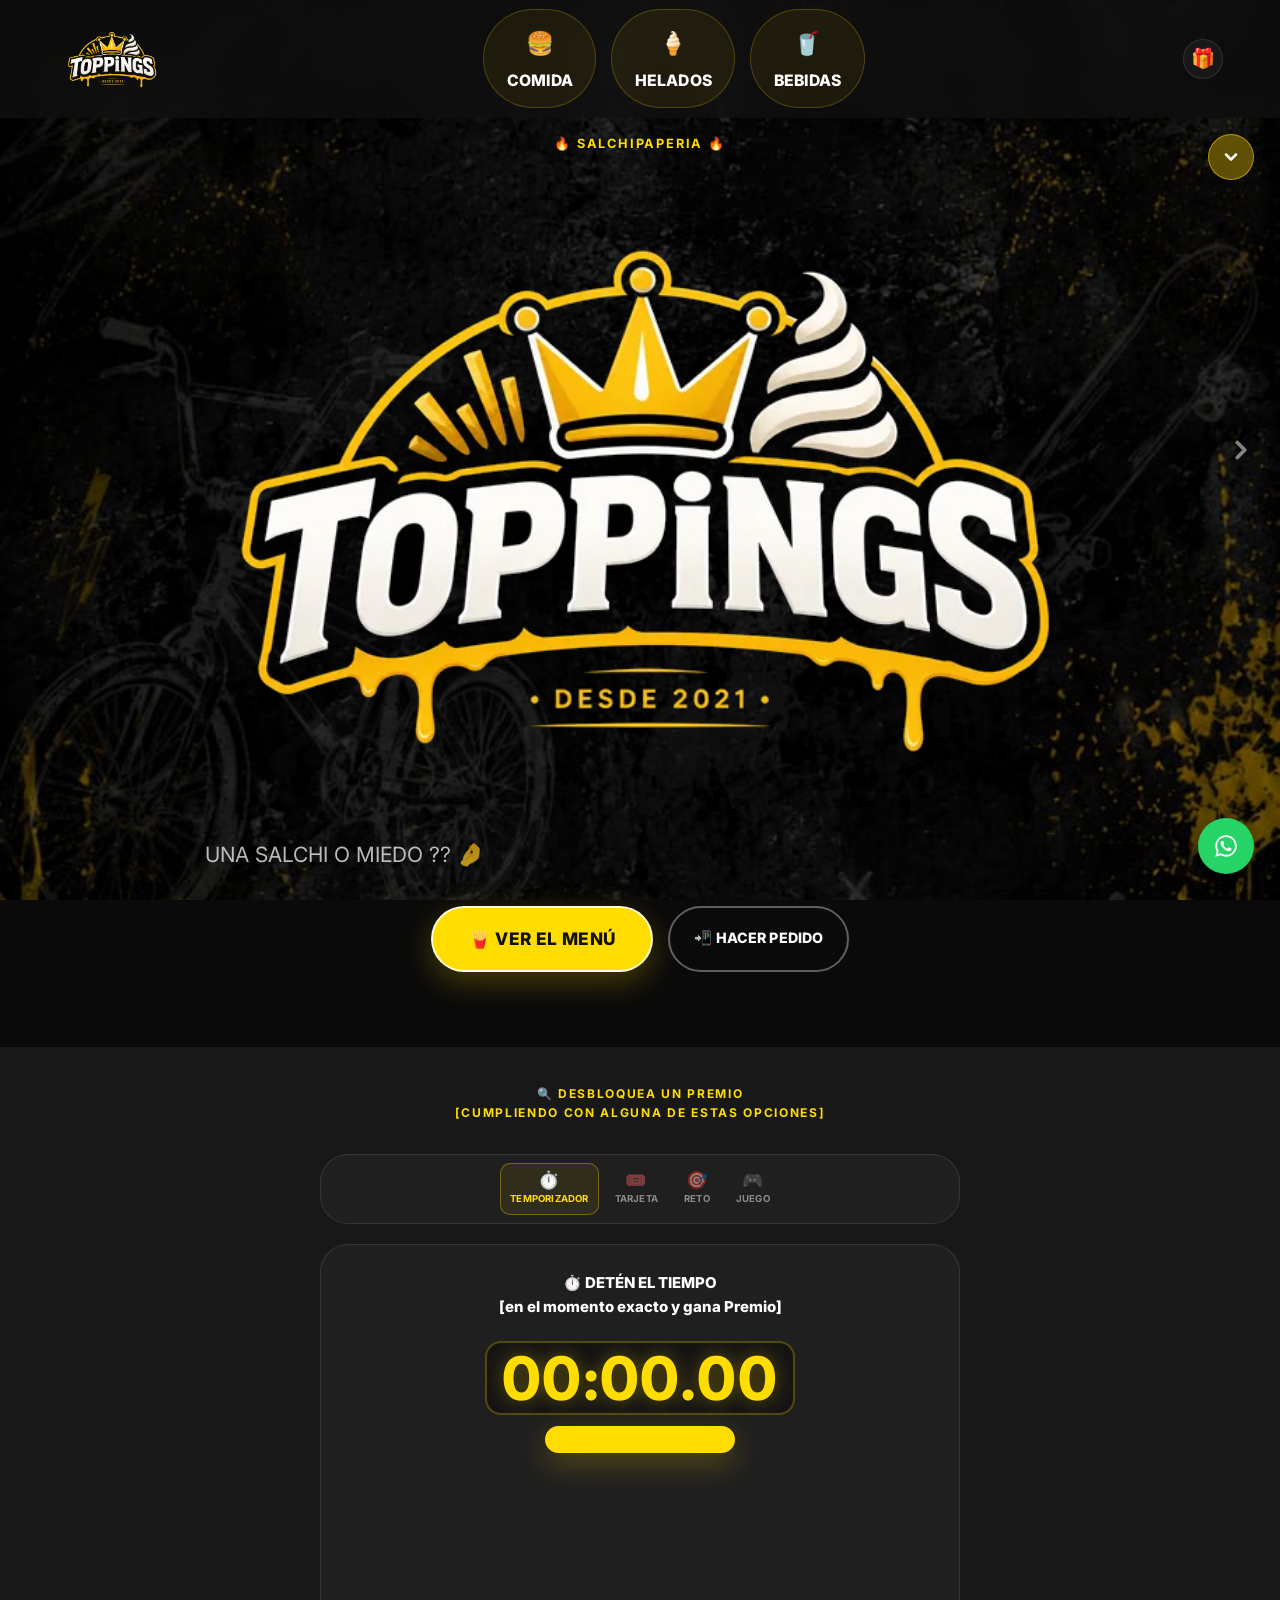
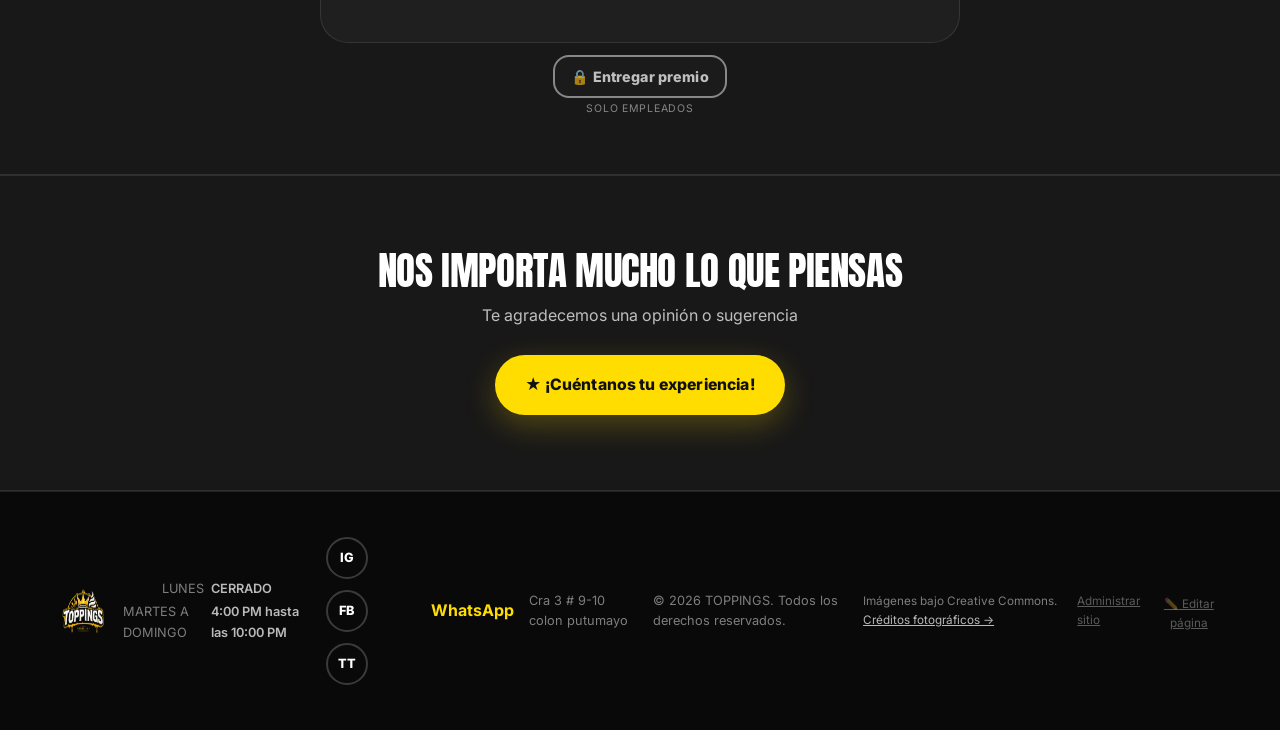
==== index.html @ e40ec9d3 "Se quitan las notificaciones al celular y la app instalable Fabián las probó y le parecieron molesta" ====
<!doctype html>
<html lang="es">
<head>
<meta charset="utf-8">
<meta name="viewport" content="width=device-width, initial-scale=1">
<title>TOPPINGS · Comida urbana en Colón, Putumayo</title>
<meta name="description" content="TOPPINGS: las salchipapas, hamburguesas y helados más brutales del Putumayo. Pide por WhatsApp o visítanos en Colón.">
<meta name="theme-color" content="#111111">

<link rel="preconnect" href="https://fonts.googleapis.com">
<link rel="preconnect" href="https://fonts.gstatic.com" crossorigin>
<link rel="stylesheet" href="https://fonts.googleapis.com/css2?family=Anton&family=Inter:wght@400;500;600;700;800&display=swap">

<link rel="preload" as="image" href="assets/img/bg-texture.jpg" fetchpriority="high">
<link rel="stylesheet" href="styles.css?v=20260803b">
<link rel="stylesheet" href="lib/cat-carousel.css?v=20260803b">
<link rel="stylesheet" href="editor/page-editor.css?v=20260803b">
<link rel="stylesheet" href="game/toppings-run.css?v=20260803b">
<link rel="stylesheet" href="game/ruleta.css?v=20260803b">

<link rel="icon" href="data:image/svg+xml,<svg xmlns=%22http://www.w3.org/2000/svg%22 viewBox=%220 0 100 100%22><rect width=%22100%22 height=%22100%22 fill=%22%23111%22/><text x=%2250%22 y=%2268%22 font-size=%2260%22 text-anchor=%22middle%22 fill=%22%23FFD400%22 font-family=%22sans-serif%22 font-weight=%22900%22>T</text></svg>">
</head>
<body data-category="inicio">
<a class="skip-link" href="#main">Saltar al contenido</a>

<!-- =================== HEADER =================== -->
<header class="masthead" data-header>
  <div class="masthead-inner container">
    <div class="masthead-top-row">
      <a class="brand" href="#inicio" aria-label="TOPPINGS · Inicio">
        <span class="brand-mark" data-brand-mark>TOPPINGS</span>
      </a>
      <div class="masthead-actions">
        <button type="button" class="header-gift-btn" data-fab-gift aria-label="Mis premios">🎁<span class="header-gift-badge" data-fab-gift-badge hidden>0</span></button>
      </div>
    </div>

    <nav class="nav" data-nav aria-label="Categorías">
      <a href="comidas.html"><span class="nav-icon">🍔</span><span class="nav-label">Comidas</span></a>
      <a href="helados.html"><span class="nav-icon">🍦</span><span class="nav-label">Helados</span></a>
      <a href="bebidas.html"><span class="nav-icon">🥤</span><span class="nav-label">Bebidas</span></a>
    </nav>
  </div>
</header>

<main id="main">

  <!-- =================== HERO =================== -->
  <section class="hero" id="inicio" data-home-block="hero">
    <div class="hero-inner container">
      <p class="hero-kicker" data-hero-kicker>Comida urbana · Colón, Putumayo</p>
      <h1 class="hero-title" data-brand-mark>TOPPINGS</h1>
      <p class="hero-greeting" data-hero-greeting hidden>
        <span data-hero-greeting-text></span>
        <button type="button" class="hero-greeting-edit" data-hero-greeting-edit aria-label="Cambiar nombre">✎</button>
      </p>
      <p class="hero-sub" data-hero-sub>Las salchipapas más brutales del Putumayo</p>
      <div class="hero-actions">
        <a class="btn btn-primary" href="comidas.html" data-hero-cta-primary>🍟 Ver menú</a>
        <a class="btn btn-ghost" data-whatsapp-link data-hero-cta-secondary href="#" target="_blank" rel="noopener">📲 Pedir ahora</a>
      </div>
    </div>
  </section>

  <!-- =================== PREMIO DEL DÍA =================== -->
  <section class="daily-prize" id="premio-del-dia" data-daily-prize data-home-block="prizes" hidden>
    <div class="container daily-prize-inner">
      <p class="section-kicker" data-prize-kicker>Premio del día</p>

      <nav class="prize-tabs" data-prize-tabs hidden></nav>

      <div class="prize-switcher">
        <div class="prize-methods" data-prize-methods>
          <!-- Método 1: Cronómetro -->
          <div class="prize-method" data-prize-method="cronometro" hidden>
            <p class="prize-method-title" data-cronometro-title>⏱️ Cuando se acaba el tiempo</p>
            <div data-cronometro-countdown-mode>
              <div class="daily-prize-countdown" data-prize-countdown>
                <div class="prize-time-unit"><span data-prize-days>0</span><small>Días</small></div>
                <div class="prize-time-unit"><span data-prize-hours>00</span><small>Horas</small></div>
                <div class="prize-time-unit"><span data-prize-minutes>00</span><small>Min</small></div>
                <div class="prize-time-unit"><span data-prize-seconds>00</span><small>Seg</small></div>
              </div>
              <button type="button" class="btn btn-primary daily-prize-claim" data-prize-claim-btn="cronometro" hidden></button>
              <p class="prize-crono-claimed" data-crono-claimed hidden></p>
            </div>

            <div class="stoptime-mode" data-cronometro-stoptime-mode hidden>
              <p class="stoptime-target" data-stoptime-target></p>
              <div class="stoptime-clock" data-stoptime-clock>00:00.00</div>
              <p class="stoptime-msg" data-stoptime-msg hidden></p>
              <button type="button" class="btn btn-primary stoptime-action" data-stoptime-action></button>
              <p class="stoptime-attempts" data-stoptime-attempts></p>
              <button type="button" class="btn daily-prize-claim stoptime-prize" data-stoptime-prize disabled></button>
            </div>
          </div>

          <!-- Método 2: Tarjeta de fidelidad -->
          <div class="prize-method" data-prize-method="loyalty" hidden>
            <p class="prize-method-title">🎟️ Tarjeta de fidelidad</p>
            <p class="loyalty-greeting" data-loyalty-greeting hidden></p>
            <div class="loyalty-stamps" data-loyalty-stamps></div>
            <p class="loyalty-status" data-loyalty-status></p>
            <p class="loyalty-scan-hint" data-loyalty-scan-hint>Escanea el código QR que está en el local para sumar tu sello de hoy 📱</p>
            <button type="button" class="btn btn-primary" data-loyalty-scan-btn>📷 Escanear código QR</button>
            <button type="button" class="btn btn-primary daily-prize-claim" data-prize-claim-btn="loyalty" hidden></button>
          </div>

          <!-- Método 3: Reto del día -->
          <div class="prize-method" data-prize-method="challenge" hidden>
            <p class="prize-method-title">🎯 Reto del día</p>
            <p class="prize-challenge-text" data-challenge-text></p>
            <p class="prize-challenge-hint" data-challenge-hint hidden></p>

            <!-- Modalidad A: foto de prueba (la de siempre) -->
            <div class="challenge-photo-mode" data-challenge-photo-mode>
              <label class="btn btn-ghost prize-photo-btn">
                <span data-challenge-photo-label>📷 Subir foto del stiker</span>
                <input type="file" accept="image/*" capture="environment" data-challenge-photo-input hidden>
              </label>
              <img class="prize-photo-preview" data-challenge-photo-preview alt="Tu foto del stiker" hidden>
              <button type="button" class="btn btn-primary daily-prize-claim" data-prize-claim-btn="challenge" disabled></button>
            </div>

            <!-- Modalidad B: enlace externo. Solo muestra el reto y lleva al
                 enlace: no sube fotos, no genera código y no pide aprobación.
                 La prueba se le muestra al mesero en el local. -->
            <div class="challenge-link-mode" data-challenge-link-mode hidden>
              <img class="challenge-link-banner" data-challenge-link-banner alt="" hidden>
              <p class="challenge-link-prize" data-challenge-link-prize hidden></p>
              <a class="btn btn-primary daily-prize-claim" data-challenge-link-btn href="#" target="_blank" rel="noopener noreferrer"></a>
              <button type="button" class="btn btn-ghost challenge-link-ask" data-challenge-link-ask></button>
              <p class="challenge-link-note" data-challenge-link-note></p>
            </div>
          </div>

          <!-- Método 4: TOPPINGS RUN (minijuego) -->
          <div class="prize-method run-card" data-prize-method="toppingsRun" hidden>
            <div class="run-stage" data-run-stage="intro">
              <p class="prize-method-title">🛹 TOPPINGS RUN</p>
              <p class="run-tagline" data-run-tagline>SKATE O BMX, TÚ ELIGES</p>
              <p class="run-event-clock" data-run-event-countdown hidden></p>

              <div class="run-leaderboard" data-run-leaderboard-intro hidden>
                <p class="run-leaderboard-title" data-run-leaderboard-intro-title>🏆 Top 3</p>
                <ol class="run-leaderboard-list" data-run-leaderboard-intro-list></ol>
              </div>

              <p class="run-status" data-run-status hidden></p>
              <button type="button" class="btn btn-primary daily-prize-claim" data-run-play>JUGAR AHORA</button>
              <div class="run-claim" data-run-claim hidden>
                <button type="button" class="btn run-claim-btn" data-run-claim-btn disabled>🎁 Reclamar Premio</button>
                <p class="run-claim-countdown" data-run-claim-countdown hidden></p>
              </div>
              <p class="run-prev-winner" data-run-prev-winner hidden></p>
            </div>

            <div class="run-stage" data-run-stage="select" hidden>
              <p class="prize-method-title">Elige tu personaje</p>
              <div class="run-select-grid">
                <button type="button" class="run-select-btn" data-run-choose="skate">
                  <img class="run-select-img" src="game/assets/skate.png" alt="" loading="lazy">
                  <span>Skate</span>
                </button>
                <button type="button" class="run-select-btn" data-run-choose="bmx">
                  <img class="run-select-img" src="game/assets/bmx.png" alt="" loading="lazy">
                  <span>BMX</span>
                </button>
              </div>
              <button type="button" class="btn btn-ghost run-back-btn" data-run-back>← Volver al ranking</button>
            </div>

            <div class="run-stage" data-run-stage="name" hidden>
              <p class="prize-method-title">¿Cómo te llamas?</p>
              <form class="run-name-form" data-run-name-form>
                <input type="text" class="run-input" data-run-name-input placeholder="Tu nombre" autocomplete="name">
                <button type="submit" class="btn btn-primary">Empezar a jugar</button>
              </form>
            </div>

            <div class="run-stage" data-run-stage="game" hidden>
              <button type="button" class="run-exit-btn" data-run-exit aria-label="Salir del juego">✕</button>
              <div class="run-hud">
                <span class="run-player" data-run-player></span>
                <span class="run-lives" data-run-lives></span>
                <span class="run-coins" data-run-coins>🪙 0</span>
                <span class="run-score" data-run-score>0</span>
                <span class="run-multi" data-run-multi hidden></span>
                <span class="run-record" data-run-record></span>
              </div>
              <div class="run-canvas-wrap" data-run-canvas-wrap>
                <canvas data-run-canvas></canvas>
                <div class="run-powerup-bar" data-run-powerup-bar></div>
                <p class="run-hint" data-run-hint>Toca la pantalla para saltar</p>
                <div class="run-overlay" data-run-overlay hidden>
                  <p class="run-overlay-title">¡Chocaste!</p>
                  <p class="run-overlay-score" data-run-final-score>Puntos: 0</p>
                  <div class="run-leaderboard" data-run-leaderboard hidden>
                    <p class="run-leaderboard-title">🏆 Top semanal</p>
                    <ol class="run-leaderboard-list" data-run-leaderboard-list></ol>
                    <p class="run-leaderboard-countdown" data-run-leaderboard-countdown></p>
                  </div>
                  <div class="run-overlay-actions">
                    <button type="button" class="btn btn-primary" data-run-restart>Jugar de nuevo</button>
                    <button type="button" class="btn btn-ghost" data-run-home>🏠 Volver al inicio</button>
                  </div>
                </div>
              </div>
            </div>
          </div>
        </div>

      </div>

      <div class="prize-delivery-actions" data-prize-delivery-actions hidden>
        <div class="container prize-delivery-actions-inner">
          <div class="btn-deliver-wrap">
            <button type="button" class="btn-delivery btn-deliver-prize" data-open-deliver-prize></button>
            <span class="btn-deliver-subtext" data-deliver-prize-subtext></span>
          </div>
        </div>
      </div>
    </div>
  </section>

  <!-- Dentro de <main> junto a la portada y al premio del día: las tres son
       hermanas para que el orden de los bloques (panel → Portada → Bloques
       del inicio) pueda reordenarlas entre sí. -->
  <section class="reviews" data-home-block="reviews">
    <div class="container">
      <h2 class="reviews-title" data-reviews-title>Nos importa mucho lo que piensas</h2>
      <p class="reviews-sub" data-reviews-sub>Te agradecemos una opinión o sugerencia</p>
      <a class="btn btn-primary btn-lg" data-reviews-link href="#" target="_blank" rel="noopener">
        <span data-reviews-cta>★ ¡Cuéntanos tu experiencia!</span>
      </a>
    </div>
  </section>

</main>

<footer class="footer">
  <div class="container footer-inner">
    <span class="brand-mark footer-brand" data-brand-mark>TOPPINGS</span>
    <ul class="footer-hours" data-hours></ul>
    <div class="social-row" data-social-footer></div>
    <a class="footer-whatsapp" data-whatsapp-link href="#" target="_blank" rel="noopener">WhatsApp</a>
    <p class="footer-address" data-address-footer>Cra 3 # 9-10, Colón, Putumayo</p>
    <p class="footer-rights">© 2026 TOPPINGS. Todos los derechos reservados.</p>
    <p class="footer-credits">Imágenes bajo Creative Commons. <a href="creditos.html">Créditos fotográficos →</a></p>
    <a class="footer-admin" href="admin/index.html">Administrar sitio</a>
  </div>
</footer>


<button type="button" class="fab-pagenav fab-pagenav-prev" data-pagenav="prev" aria-label="Página anterior">
  <svg viewBox="0 0 24 24" fill="none" stroke="currentColor" stroke-width="3" stroke-linecap="round" stroke-linejoin="round"><path d="M15 6l-6 6 6 6"/></svg>
</button>
<button type="button" class="fab-pagenav fab-pagenav-next" data-pagenav="next" aria-label="Página siguiente">
  <svg viewBox="0 0 24 24" fill="none" stroke="currentColor" stroke-width="3" stroke-linecap="round" stroke-linejoin="round"><path d="M9 6l6 6-6 6"/></svg>
</button>

<!-- Aviso de "hay más abajo". Solo en el inicio: en las demás páginas el
     cliente ya sabe que hay contenido. Se va apenas desplaza. -->
<div class="scroll-hint" data-scroll-hint hidden aria-hidden="true">
  <span class="scroll-hint-mouse"><span class="scroll-hint-wheel"></span></span>
  <span class="scroll-hint-text">Desliza</span>
</div>

<div class="fab-scroll-stack" data-scroll-fab>
  <button type="button" class="fab-scroll is-dir-down" data-scroll-btn aria-label="Ir al inicio o al final de la página">
    <svg class="icon-up" viewBox="0 0 24 24" fill="none" stroke="currentColor" stroke-width="3" stroke-linecap="round" stroke-linejoin="round"><path d="M6 15l6-6 6 6"/></svg>
    <svg class="icon-down" viewBox="0 0 24 24" fill="none" stroke="currentColor" stroke-width="3" stroke-linecap="round" stroke-linejoin="round"><path d="M6 9l6 6 6-6"/></svg>
  </button>
</div>

<div class="fab-stack" data-fab-stack>
  <div class="fab-mystery-wrap">
    <a class="fab-bubble" data-fab-bubble href="misterio.html">
      <span class="fab-bubble-top" data-fab-bubble-text>Promo</span>
      <span class="fab-bubble-cta">Mirar</span>
    </a>
    <button type="button" class="fab fab-mystery" data-fab-mystery aria-label="Ver sorpresa">?</button>
  </div>
  <a class="fab fab-whatsapp" data-whatsapp-link href="#" target="_blank" rel="noopener" aria-label="WhatsApp">
    <svg aria-hidden="true" viewBox="0 0 24 24" width="26" height="26"><path fill="currentColor" d="M12.04 2C6.58 2 2.13 6.45 2.13 11.91c0 1.75.46 3.45 1.32 4.95L2.05 22l5.25-1.38a9.9 9.9 0 0 0 4.74 1.21h.01c5.46 0 9.91-4.45 9.91-9.91C21.96 6.45 17.5 2 12.04 2Zm0 18.13a8.2 8.2 0 0 1-4.19-1.15l-.3-.18-3.12.82.83-3.04-.2-.31a8.2 8.2 0 0 1-1.26-4.36c0-4.55 3.7-8.25 8.25-8.25 4.55 0 8.25 3.7 8.25 8.25 0 4.55-3.7 8.24-8.26 8.24Zm4.52-6.17c-.25-.12-1.46-.72-1.68-.8-.23-.08-.39-.12-.56.13-.17.24-.64.8-.78.96-.15.17-.29.19-.53.06-.25-.12-1.04-.38-1.99-1.22-.73-.66-1.23-1.46-1.37-1.71-.15-.24-.02-.38.11-.5.11-.11.25-.29.37-.44.12-.15.16-.25.24-.42.08-.17.04-.31-.02-.44-.06-.12-.56-1.36-.77-1.86-.2-.48-.41-.42-.56-.42h-.48c-.17 0-.44.06-.67.31-.23.24-.87.86-.87 2.09 0 1.23.9 2.42 1.02 2.59.12.17 1.76 2.69 4.27 3.77.6.26 1.06.41 1.43.53.6.19 1.15.16 1.58.1.48-.07 1.46-.6 1.67-1.17.2-.58.2-1.08.14-1.18-.06-.1-.23-.16-.48-.28Z"/></svg>
  </a>
  <button type="button" class="fab fab-music" data-music-toggle aria-label="Reproducir música" hidden>
    <span class="fab-music-icon-play">🎵</span>
    <span class="fab-music-icon-pause">⏸️</span>
  </button>
</div>
<audio data-bg-music loop preload="none"></audio>
<noscript><style>.fab-bubble{opacity:1!important;transform:none!important;pointer-events:auto!important}.fab-mystery{display:none}</style></noscript>

<div class="assistant-fab-wrap" data-assistant-wrap hidden>
  <button type="button" class="fab-assistant" data-assistant-toggle aria-label="Abrir asistente virtual">💬</button>
  <div class="assistant-panel" data-assistant-panel hidden>
    <div class="assistant-panel-header">
      <span class="assistant-panel-title">Asistente TOPPINGS</span>
      <button type="button" class="assistant-panel-close" data-assistant-close aria-label="Cerrar">&times;</button>
    </div>
    <div class="assistant-messages" data-assistant-messages></div>
    <form class="assistant-name-form" data-assistant-name-form hidden>
      <input type="text" class="assistant-input" data-assistant-name-input placeholder="Tu nombre" autocomplete="name">
      <button type="submit" class="btn btn-primary">Continuar</button>
    </form>
    <form class="assistant-chat-form" data-assistant-chat-form hidden>
      <input type="text" class="assistant-input" data-assistant-chat-input placeholder="Escribe tu pregunta..." autocomplete="off">
      <button type="submit" class="btn btn-primary" aria-label="Enviar">➤</button>
    </form>
  </div>
</div>

<div class="prize-modal" data-prize-modal hidden>
  <div class="prize-modal-backdrop" data-prize-modal-close></div>
  <div class="prize-modal-card">
    <button type="button" class="prize-modal-close" data-prize-modal-close aria-label="Cerrar">&times;</button>
    <p class="section-kicker">Premio del día</p>
    <button type="button" class="gift-box" data-gift-box aria-label="Abrir regalo">🎁</button>
    <div class="prize-reveal" data-prize-reveal hidden>
      <p class="prize-reveal-title">🎉 Ganaste el premio</p>
      <p class="prize-reveal-text" data-prize-text></p>
      <a class="btn btn-primary btn-lg" data-whatsapp-link data-prize-whatsapp href="#" target="_blank" rel="noopener">📲 Reclamar por WhatsApp</a>
    </div>
  </div>
</div>

<div class="code-modal" data-code-modal hidden>
  <div class="prize-modal-backdrop" data-code-modal-close></div>
  <div class="prize-modal-card code-modal-card">
    <button type="button" class="prize-modal-close" data-code-modal-close aria-label="Cerrar">&times;</button>
    <p class="code-modal-title" data-code-modal-title>Pídele el código al mesero</p>
    <input type="text" class="code-modal-input" data-code-modal-input placeholder="Código secreto" autocomplete="off">
    <p class="code-modal-error" data-code-modal-error hidden>Código incorrecto. Pregúntale de nuevo al mesero.</p>
    <button type="button" class="btn btn-primary btn-lg" data-code-modal-confirm>Confirmar</button>
  </div>
</div>

<div class="scan-modal" data-scan-modal hidden>
  <div class="prize-modal-backdrop" data-scan-modal-close></div>
  <div class="prize-modal-card scan-modal-card">
    <button type="button" class="prize-modal-close" data-scan-modal-close aria-label="Cerrar">&times;</button>
    <p class="code-modal-title">Apunta al código QR</p>
    <div class="scan-video-wrap">
      <video class="scan-video" data-scan-video playsinline muted></video>
      <div class="scan-frame"></div>
    </div>
    <p class="scan-status" data-scan-status>Acércate al código QR del local 📱</p>
    <canvas data-scan-canvas hidden></canvas>
  </div>
</div>

<div class="ruleta-modal" data-ruleta-modal hidden>
  <div class="prize-modal-backdrop" data-ruleta-close></div>
  <div class="ruleta-card">
    <button type="button" class="ruleta-icon-btn ruleta-close" data-ruleta-close aria-label="Cerrar">&times;</button>
    <button type="button" class="ruleta-icon-btn ruleta-mute" data-ruleta-mute aria-label="Silenciar sonido">🔊</button>

    <h2 class="ruleta-title" data-ruleta-title>RULETA TOPPINGS</h2>
    <p class="ruleta-tickets" data-ruleta-tickets>Tiros disponibles: 0</p>

    <div class="ruleta-stage" data-ruleta-stage="idle">
      <div class="ruleta-wheel-wrap">
        <canvas class="ruleta-canvas" data-ruleta-canvas width="320" height="320"></canvas>
        <div class="ruleta-pointer"></div>
      </div>
      <button type="button" class="btn btn-primary ruleta-spin-btn" data-ruleta-spin>GIRAR</button>
      <p class="ruleta-hint" data-ruleta-hint hidden>No tienes tiros disponibles. Completa una dinámica para conseguir uno.</p>
    </div>

    <div class="ruleta-stage" data-ruleta-stage="result" hidden>
      <p class="ruleta-result-title" data-ruleta-result-title>¡GANASTE!</p>
      <p class="ruleta-result-name" data-ruleta-result-name></p>
      <p class="ruleta-result-hint" data-ruleta-result-hint hidden>Puedes ver y reclamar tu premio en el botón de regalo 🎁 (abajo, debajo de WhatsApp). Recuerda: debes estar en el local — no se entrega a domicilio ni para llevar.</p>
      <div class="ruleta-result-actions" data-ruleta-result-actions hidden>
        <button type="button" class="btn btn-primary" data-ruleta-view-prizes>🎁 Ver mis premios</button>
      </div>
      <button type="button" class="btn btn-ghost" data-ruleta-again>Volver</button>
    </div>

    <div class="ruleta-stage" data-ruleta-stage="disabled" hidden>
      <p class="ruleta-hint">La Ruleta TOPPINGS no está disponible en este momento.</p>
    </div>

    <p class="ruleta-terms">Un tiro se consume por cada giro. El premio debe reclamarse en el local antes de la fecha de vencimiento.</p>
  </div>
</div>

<div class="prize-modal claim-prize-modal" data-claim-prize-modal hidden>
  <div class="prize-modal-backdrop" data-claim-prize-close></div>
  <div class="prize-modal-card claim-prize-card">
    <button type="button" class="prize-modal-close" data-claim-prize-close aria-label="Cerrar">&times;</button>

    <div class="claim-prize-stage" data-claim-stage="code">
      <p class="section-kicker" data-claim-prize-title></p>
      <p class="claim-prize-hint">Escribe el código que ganaste</p>
      <input type="text" class="code-modal-input" data-claim-code-input placeholder="TOP-XXXXXX" autocomplete="off" autocapitalize="characters">
      <p class="claim-prize-error" data-claim-prize-error hidden></p>
      <button type="button" class="btn btn-primary btn-lg" data-claim-verify-btn>Verificar</button>
    </div>

    <div class="claim-prize-stage" data-claim-stage="confirm" hidden>
      <p class="claim-prize-title">🎉 Vas a reclamar:</p>
      <p class="claim-prize-name" data-claim-prize-name></p>
      <p class="claim-prize-hint">Presiona el botón para solicitar la entrega. Tienes 24 horas para reclamarlo — se entrega únicamente en el local, no aplica domicilios.</p>
      <button type="button" class="btn btn-primary btn-lg" data-claim-request-btn>Solicitar premio</button>
    </div>

    <div class="claim-prize-stage" data-claim-stage="waiting" hidden>
      <p class="claim-prize-title">🎁 Solicitud enviada.</p>
      <p class="claim-prize-hint">Espera mientras uno de nuestros empleados confirma tu entrega. Recuerda: debes estar en el local — no se entrega a domicilio ni para llevar.</p>
      <div class="claim-waiting-spinner" aria-hidden="true"></div>
    </div>

    <div class="claim-prize-stage" data-claim-stage="delivered" hidden>
      <p class="claim-prize-title">✅ Tu premio fue entregado correctamente.</p>
    </div>
  </div>
</div>

<div class="prize-modal deliver-prize-modal" data-deliver-prize-modal hidden>
  <div class="prize-modal-backdrop" data-deliver-prize-close></div>
  <div class="prize-modal-card deliver-prize-card">
    <button type="button" class="prize-modal-close" data-deliver-prize-close aria-label="Cerrar">&times;</button>

    <div class="deliver-prize-stage" data-deliver-stage="pin">
      <p class="section-kicker" data-deliver-prize-title></p>
      <p class="claim-prize-hint" data-deliver-prize-subtext-2></p>
      <input type="password" inputmode="numeric" class="code-modal-input" data-deliver-pin-input placeholder="PIN de empleado" autocomplete="off">
      <input type="text" class="code-modal-input" data-deliver-name-input placeholder="Tu nombre" autocomplete="off">
      <p class="claim-prize-error" data-deliver-prize-error hidden></p>
      <button type="button" class="btn btn-primary btn-lg" data-deliver-login-btn>Entrar</button>
    </div>

    <div class="deliver-prize-stage" data-deliver-stage="pending" hidden>
      <p class="section-kicker">Premios pendientes</p>
      <div class="deliver-pending-list" data-deliver-pending-list></div>
      <p class="claim-prize-hint" data-deliver-pending-empty hidden>No hay premios pendientes por entregar.</p>
    </div>
  </div>
</div>

<div class="prize-modal gift-codes-modal" data-gift-codes-modal hidden>
  <div class="prize-modal-backdrop" data-gift-codes-close></div>
  <div class="prize-modal-card gift-codes-card">
    <button type="button" class="prize-modal-close" data-gift-codes-close aria-label="Cerrar">&times;</button>
    <p class="section-kicker">🎁 Tus premios</p>
    <div class="gift-codes-list" data-gift-codes-list></div>
    <p class="claim-prize-hint" data-gift-codes-empty hidden>🎁 Aún no tienes premios disponibles. Participa de nuestros retos y actividades que tenemos para ti</p>
    <button type="button" class="btn btn-ghost gift-codes-goto-carousel" data-gift-codes-goto-carousel hidden>🎯 Ver cómo ganar premios</button>
    <div class="gift-redeem">
      <p class="gift-redeem-title">Introducir código de premio</p>
      <input type="text" class="code-modal-input" data-redeem-input placeholder="Escribe el código que te dieron" autocomplete="off" autocapitalize="characters" spellcheck="false">
      <p class="gift-redeem-msg" data-redeem-msg hidden></p>
      <button type="button" class="btn btn-primary" data-redeem-btn>🎟️ Canjear código</button>
    </div>
  </div>
</div>

<div class="prize-modal name-taken-modal" data-name-taken-modal hidden>
  <div class="prize-modal-backdrop" data-name-taken-close></div>
  <div class="prize-modal-card name-taken-card">
    <p class="section-kicker">ESE NOMBRE YA ESTÁ EN USO</p>
    <p class="claim-prize-hint">Otra persona ya está usando ese mismo nombre. Puedes continuar igual (cada uno queda con su propio puntaje) o cambiar tu nombre.</p>
    <div class="name-taken-actions">
      <button type="button" class="btn btn-primary" data-name-taken-continue>Continuar con este nombre</button>
      <button type="button" class="btn btn-ghost" data-name-taken-change>Cambiar nombre</button>
    </div>
  </div>
</div>

<!-- libs -->
<script defer src="lib/gsap.min.js"></script>
<script defer src="lib/ScrollTrigger.min.js"></script>
<script defer src="lib/jsQR.js"></script>

<!-- brand data -->
<script defer src="lib/manifest.js"></script>
<script defer src="lib/cat-carousel.js?v=20260803b"></script>

<!-- entry point -->
<script defer src="main.js?v=20260803b"></script>
<script defer src="editor/page-editor.js?v=20260803b"></script>
<script defer src="game/toppings-run.js?v=20260803b"></script>
<script defer src="game/ruleta.js?v=20260803b"></script>
</body>
</html>
---- styles.css ----
/* =============================================================
   1. Tokens
   ============================================================= */
:root {
  /* --overlay-alpha controla qué tan oscuras se ven las tarjetas/paneles
     sobre el fondo — personalizable desde el panel de administración
     (Personalización → "Oscurecer el fondo"), 0.88 es el valor de siempre. */
  --overlay-alpha: 0.88;
  --bg:         rgba(17,17,17, var(--overlay-alpha));
  --bg-2:       rgba(26,26,26, var(--overlay-alpha));
  --bg-3:       rgba(35,35,35, var(--overlay-alpha));
  --card:       rgba(28,28,28, var(--overlay-alpha));
  --line:       rgba(255,255,255,.10);
  --ink:        #ffffff;
  --ink-soft:   rgba(255,255,255,.72);
  --ink-mute:   rgba(255,255,255,.48);
  --accent:     #FFD400;
  --accent-ink: #111111;

  --display: "Anton", "Arial Narrow", sans-serif;
  --sans: "Inter", -apple-system, BlinkMacSystemFont, sans-serif;

  --ease-out:  cubic-bezier(0.16, 1, 0.3, 1);
  --ease-in:   cubic-bezier(0.7, 0, 0.84, 0);
  --ease-soft: cubic-bezier(0.25, 0.46, 0.45, 0.94);
  --ease-bounce: cubic-bezier(0.34, 1.56, 0.64, 1);

  --radius-sm: 10px;
  --radius-md: 16px;
  --radius-lg: 28px;

  --shadow-sm: 0 4px 16px rgba(0,0,0,.35);
  --shadow-md: 0 16px 40px rgba(0,0,0,.45);
  --shadow-yellow: 0 10px 30px rgba(255,212,0,.25);

  --container: 1240px;
  --gutter: clamp(1.25rem, 4vw, 2.5rem);
  --header-h: clamp(84px, 18vw, 118px);

  /* Fondo de la página. Se pintan sobre la capa fija `html::before`, no sobre
     `html` directamente — ver la nota en "2. Reset & base". El panel de
     administración solo reescribe estas dos variables. */
  --page-bg-color: #0a0a0a;
  --page-bg-image: url("assets/img/bg-texture.jpg");

  /* Ventanas emergentes: el chorreado y la textura se configuran desde
     Personalización → Ventanas emergentes. */
  --modal-drip: #FFD400;
  --modal-drip-height: 13px;
}

/* =============================================================
   2. Reset & base
   ============================================================= */
*, *::before, *::after { box-sizing: border-box; margin: 0; }
html {
  -webkit-text-size-adjust: 100%;
  tab-size: 2;
  scroll-behavior: smooth;
  scroll-padding-top: var(--header-h);
  background: var(--page-bg-color);
}
/* El fondo va en una capa `position: fixed` propia, NO con
   `background-attachment: fixed` sobre `html`. Safari en iPhone y varios
   navegadores de Android ignoran o recortan mal `attachment: fixed`, así que
   un fondo elegido desde el panel podía verse mal o directamente no verse en
   el celular. Una capa fija de verdad se comporta igual en todos lados. */
html::before {
  content: "";
  position: fixed;
  inset: 0;
  z-index: -1;
  pointer-events: none;
  background-color: var(--page-bg-color);
  background-image: var(--page-bg-image);
  background-position: center;
  background-size: cover;
  background-repeat: no-repeat;
}
body {
  color: var(--ink);
  font-family: var(--sans);
  font-size: 16px;
  line-height: 1.6;
  -webkit-font-smoothing: antialiased;
  text-rendering: optimizeLegibility;
  overflow-x: clip;
  overscroll-behavior-y: none;
}
/* Los saltos de línea que el admin escriba en cualquier texto (textarea) se
   respetan y se ven — sin esto, un "\n" se colapsaba en un espacio y nunca
   bajaba de línea. Escrito sobre las etiquetas de texto (no sobre body/div/
   section) porque heredarlo en toda la página hace que los saltos de línea
   del propio código fuente HTML se rendericen como espacio vacío real. */
p, span, button, a, li, h1, h2, h3, h4, label, small, td, th, strong, em, b, i {
  white-space: pre-line;
}
img, svg, video { display: block; max-width: 100%; }
img { height: auto; }
button { font: inherit; color: inherit; cursor: pointer; border: 0; background: none; }
a { color: inherit; text-decoration: none; }

/* Interruptores de efectos desde Personalización (panel de administración) */
body.no-animations, body.no-animations * {
  transition: none !important; animation: none !important; scroll-behavior: auto !important;
}
body.no-glow { --shadow-yellow: none; }
body.run-no-scroll { overflow: hidden; }
ul { list-style: none; padding: 0; }
p { text-wrap: pretty; }
h1, h2, h3, h4 { text-wrap: balance; line-height: 1.05; letter-spacing: -0.01em; font-family: var(--display); font-weight: 400; text-transform: uppercase; }
::selection { background: var(--accent); color: var(--accent-ink); }

:focus-visible {
  outline: 2px solid var(--accent);
  outline-offset: 3px;
  border-radius: 4px;
}

.skip-link {
  position: fixed; top: -100px; left: 1rem;
  padding: .6rem 1rem; background: var(--accent); color: var(--accent-ink);
  z-index: 9999; border-radius: 8px; font-weight: 700;
}
.skip-link:focus { top: 1rem; }

/* =============================================================
   3. Utilities
   ============================================================= */
.container { max-width: var(--container); margin-inline: auto; padding-inline: var(--gutter); }
.sr-only {
  position: absolute; width: 1px; height: 1px; padding: 0; margin: -1px;
  overflow: hidden; clip: rect(0,0,0,0); white-space: nowrap; border: 0;
}
.noscript-note {
  margin-top: 1.5rem; padding: 1rem 1.25rem; background: var(--bg-2);
  border: 1px solid var(--line); border-radius: var(--radius-sm); color: var(--ink-soft);
}
.noscript-note a { color: var(--accent); font-weight: 700; }

/* =============================================================
   4. Typography
   ============================================================= */
.section-kicker {
  font-family: var(--sans); font-weight: 700; font-size: .8rem;
  letter-spacing: .14em; text-transform: uppercase; color: var(--accent);
  margin-bottom: .75rem;
}
.section-title {
  font-size: clamp(2.2rem, 5vw, 3.6rem);
  margin-bottom: .5rem;
}
.section-lede {
  color: var(--ink-soft); max-width: 56ch; font-size: 1.05rem; margin-bottom: 2.5rem;
}

/* =============================================================
   5. Components
   ============================================================= */
.btn {
  display: inline-flex; align-items: center; gap: .5rem;
  padding: .9rem 1.6rem; border-radius: 999px;
  font-weight: 800; font-size: .95rem; letter-spacing: .01em;
  transition: transform .35s var(--ease-out), box-shadow .35s var(--ease-out), background .3s var(--ease-out);
  white-space: nowrap;
}
.btn-primary {
  background: var(--accent); color: var(--accent-ink);
  box-shadow: var(--shadow-yellow);
}
.btn-primary:hover { transform: translateY(-3px) scale(1.02); box-shadow: 0 16px 40px rgba(255,212,0,.4); }
/* Botón "Ver menú": es la acción principal de la portada, así que va más
   grande y con un halo de neón que late para que salte a la vista. El halo
   usa --shadow-yellow, que Personalización puede apagar ("Brillo"), y la
   animación se detiene sola con "Animaciones" desactivadas o si el sistema
   pide menos movimiento. */
[data-hero-cta-primary] {
  padding: 1.15rem 2.4rem;
  font-size: 1.15rem;
  letter-spacing: .02em;
  border: 2px solid rgba(255,255,255,.85);
  animation: heroCtaNeon 2.2s ease-in-out infinite;
}
[data-hero-cta-primary]:hover, [data-hero-cta-primary]:focus-visible { animation-play-state: paused; }
@keyframes heroCtaNeon {
  0%, 100% {
    transform: scale(1);
    box-shadow: 0 0 6px rgba(255,212,0,.85), 0 0 18px rgba(255,212,0,.55), 0 12px 32px rgba(255,212,0,.28);
  }
  50% {
    transform: scale(1.06);
    box-shadow: 0 0 14px rgba(255,212,0,1), 0 0 34px rgba(255,212,0,.8), 0 0 60px rgba(255,212,0,.45), 0 16px 42px rgba(255,212,0,.4);
  }
}
/* Si el dueño apaga el brillo desde Personalización, queda solo el latido */
body.no-glow [data-hero-cta-primary] { animation-name: heroCtaPulseSoft; }
@keyframes heroCtaPulseSoft {
  0%, 100% { transform: scale(1); }
  50% { transform: scale(1.06); }
}
@media (max-width: 480px) {
  [data-hero-cta-primary] { padding: 1rem 1.8rem; font-size: 1.05rem; }
}
.btn-ghost {
  background: transparent; color: var(--ink);
  border: 2px solid rgba(255,255,255,.35);
}
.btn-ghost:hover { border-color: var(--accent); color: var(--accent); transform: translateY(-3px); }
.btn-lg { padding: 1.15rem 2rem; font-size: 1.05rem; }
.btn-whatsapp svg { flex-shrink: 0; }

.menu-image-frame {
  display: flex; flex-direction: column; gap: 1.25rem;
}
.menu-image-frame:empty,
.menu-image-frame:has(.menu-empty) {
  min-height: 320px; align-items: center; justify-content: center;
  border-radius: var(--radius-lg); border: 1px solid var(--line); background: var(--card);
}
.menu-image-frame img {
  width: 100%; height: auto; display: block;
  border-radius: var(--radius-md);
  box-shadow: var(--shadow-md);
  border: 1px solid var(--line);
}
.menu-empty {
  padding: clamp(3rem, 8vw, 5rem) 2rem;
  text-align: center; color: var(--ink-soft);
  display: flex; flex-direction: column; gap: .5rem;
}
.menu-empty p:first-child { font-family: var(--display); font-size: 1.3rem; color: var(--ink); text-transform: none; }

/* =============================================================
   6. Sections — header
   ============================================================= */
.masthead {
  position: fixed; inset: 0 0 auto 0; z-index: 200;
  height: var(--header-h);
  background: rgba(17,17,17,.75);
  backdrop-filter: blur(14px) saturate(140%);
  -webkit-backdrop-filter: blur(14px) saturate(140%);
  border-bottom: 1px solid transparent;
  transition: border-color .3s var(--ease-out), background .3s var(--ease-out);
}
.masthead.is-scrolled { border-bottom-color: var(--line); background: rgba(17,17,17,.75); }
.masthead-inner { height: 100%; display: flex; align-items: center; justify-content: space-between; gap: clamp(.2rem, 1.5vw, 1.5rem); }
.masthead-top-row { display: contents; }
.brand-mark { font-family: var(--display); font-size: 1.5rem; letter-spacing: .02em; color: var(--ink); display: flex; align-items: center; }
.brand-logo-img { height: 44px; width: auto; display: block; }
.brand .brand-logo-img { height: clamp(36px, 9vw, 72px); }
.footer-brand .brand-logo-img { height: 56px; }
.nav {
  order: 1;
  display: flex; align-items: center; justify-content: safe center;
  gap: clamp(.25rem, 1.4vw, 1rem);
  flex: 1; min-width: 0;
  overflow-x: auto; -webkit-overflow-scrolling: touch;
  scrollbar-width: none; -ms-overflow-style: none;
}
.nav::-webkit-scrollbar { display: none; }
.nav a {
  position: relative; display: flex; flex-direction: column; align-items: center; justify-content: center; gap: clamp(.1rem, .6vw, .3rem);
  font-weight: 800; letter-spacing: .01em;
  font-size: clamp(.6rem, 2.2vw, 1.05rem);
  padding: clamp(.4rem, 1.6vw, .9rem) clamp(.5rem, 2.4vw, 1.5rem);
  white-space: nowrap; border-radius: 999px;
  background: rgba(255,212,0,.07);
  border: 1px solid rgba(255,212,0,.22);
  box-shadow: 0 0 0 rgba(255,212,0,0);
  transition: background .3s var(--ease-out), border-color .3s var(--ease-out), box-shadow .3s var(--ease-out), color .3s var(--ease-out), transform .3s var(--ease-out);
}
.nav a:hover {
  border-color: var(--accent); color: var(--accent);
  box-shadow: 0 0 22px rgba(255,212,0,.4);
  transform: translateY(-1px);
}
.nav a[aria-current="page"] {
  background: var(--accent); color: var(--accent-ink); border-color: var(--accent);
  box-shadow: 0 0 26px rgba(255,212,0,.55);
}
.nav-icon {
  display: flex; align-items: center; justify-content: center;
  width: clamp(28px, 7vw, 40px); height: clamp(28px, 7vw, 40px);
  font-size: clamp(1rem, 3.2vw, 1.5rem); line-height: 1;
  overflow: hidden;
}
.masthead-actions { order: 2; display: flex; align-items: center; gap: 1rem; }
.header-gift-btn {
  position: relative; display: flex; align-items: center; justify-content: center;
  width: 40px; height: 40px; border-radius: 50%; border: 1px solid var(--line);
  background: var(--bg-2); font-size: 1.3rem; line-height: 1; padding: 0; cursor: pointer;
  transition: transform .3s var(--ease-out);
}
.header-gift-btn:hover { transform: scale(1.08); }
.header-gift-badge {
  position: absolute; top: -4px; right: -4px; min-width: 18px; height: 18px; padding: 0 4px;
  border-radius: 999px; background: #ff6b6b; color: #fff; font-size: .68rem; font-weight: 800;
  display: flex; align-items: center; justify-content: center; line-height: 1;
}
.header-gift-badge[hidden] { display: none; }
.nav-toggle {
  display: flex; flex-direction: column; gap: 5px; padding: clamp(.35rem, 1.5vw, .5rem);
}
.nav-toggle span { width: 22px; height: 2px; background: var(--ink); transition: transform .3s var(--ease-out), opacity .3s var(--ease-out); }
.nav-toggle[aria-expanded="true"] span:nth-child(1) { transform: translateY(7px) rotate(45deg); }
.nav-toggle[aria-expanded="true"] span:nth-child(2) { opacity: 0; }
.nav-toggle[aria-expanded="true"] span:nth-child(3) { transform: translateY(-7px) rotate(-45deg); }

.nav-mobile {
  position: fixed; inset: var(--header-h) 0 0 0; z-index: 190;
  background: rgba(10,10,10,.98);
  display: flex; flex-direction: column; padding: 2rem var(--gutter);
  gap: 1.25rem;
}
.nav-mobile a { font-family: var(--display); font-size: 1.6rem; }
.nav-mobile[hidden] { display: none; }
.nav-mobile a.nav-mobile-whatsapp {
  margin-top: .5rem; align-self: flex-start;
  background: var(--accent); color: var(--accent-ink);
  padding: .8rem 1.4rem; border-radius: 999px; font-size: 1rem;
}

/* =============================================================
   6b. Hero
   ============================================================= */
.hero {
  position: relative;
  overflow: hidden;
}
.hero-inner { position: relative; z-index: 1; padding-block: calc(var(--header-h) + 16px) clamp(3rem, 6vw, 5rem); text-align: center; }
.hero-kicker { color: var(--accent); font-weight: 700; letter-spacing: .14em; text-transform: uppercase; font-size: .85rem; margin-bottom: 1rem; }
.hero-title {
  font-size: clamp(3.5rem, 13vw, 9rem);
  line-height: .92;
  color: var(--ink);
  text-shadow: 0 8px 40px rgba(0,0,0,.5);
}
.hero-title .brand-logo-img {
  width: min(100%, 980px);
  height: auto;
  margin-inline: auto;
  filter: drop-shadow(0 10px 34px rgba(0,0,0,.55));
}
.hero-greeting {
  display: flex; align-items: center; justify-content: center; gap: .5rem;
  margin-top: .5rem; font-weight: 700; font-size: .95rem; color: var(--ink-soft);
}
.hero-greeting[hidden] { display: none; }
.hero-greeting-edit {
  background: none; border: 0; color: var(--ink-mute); font-size: .85rem; cursor: pointer;
  transition: color .2s var(--ease-out);
}
.hero-greeting-edit:hover { color: var(--accent); }
.hero-sub { font-size: clamp(1.05rem, 2vw, 1.4rem); color: var(--ink-soft); max-width: 44ch; margin-top: 1rem; }
.hero-actions { display: flex; flex-wrap: wrap; gap: 1rem; margin-top: 2.25rem; justify-content: center; }

/* =============================================================
   6b-2. Premio del día (cuenta regresiva + regalo)
   ============================================================= */
.daily-prize {
  padding-block: clamp(1.75rem, 4vw, 2.5rem);
  background: var(--bg-2); border-bottom: 1px solid var(--line);
  text-align: center;
}
.daily-prize[hidden] { display: none; }
.daily-prize-inner { display: flex; flex-direction: column; align-items: center; gap: .35rem; }

.prize-switcher {
  display: flex; align-items: center; gap: .5rem;
  width: 100%; max-width: 640px; margin-top: 1rem;
}
.prize-switcher[hidden] { display: none; }
.prize-methods {
  display: flex; width: 100%; min-width: 0;
  overflow-x: auto; scroll-snap-type: x mandatory;
  scrollbar-width: none; -ms-overflow-style: none;
}
.prize-methods::-webkit-scrollbar { display: none; }
.prize-method {
  flex: 0 0 100%; scroll-snap-align: start;
  display: flex; flex-direction: column; align-items: center; gap: .75rem;
  background: rgba(255,255,255,.03); border: 1px solid var(--line); border-radius: var(--radius-lg);
  padding: 1.75rem 1.5rem;
}
.prize-method[hidden] { display: none; }
.prize-method-title { font-weight: 800; font-size: 1rem; }

.prize-tabs {
  display: flex; justify-content: center; gap: .3rem; margin-top: 1rem;
  flex-wrap: wrap; width: 100%; max-width: 640px;
  background: rgba(255,255,255,.03); border: 1px solid var(--line); border-radius: var(--radius-lg);
  padding: .5rem;
}
.prize-tabs[hidden] { display: none; }
.prize-tab {
  display: flex; flex-direction: column; align-items: center; gap: .2rem;
  padding: .5rem .65rem; border-radius: var(--radius-sm); border: 1px solid transparent;
  color: var(--ink-mute); font-size: .64rem; font-weight: 700; text-transform: uppercase; letter-spacing: .02em;
  transition: color .25s var(--ease-out), border-color .25s var(--ease-out), background .25s var(--ease-out);
}
.prize-tab-icon { font-size: 1.15rem; line-height: 1; }
.prize-tab:hover { color: var(--ink); }
.prize-tab.is-active { color: var(--accent); border-color: rgba(255,212,0,.35); background: rgba(255,212,0,.08); }

.daily-prize-countdown { display: flex; gap: .54rem; }
.daily-prize-countdown[hidden] { display: none; }
.prize-time-unit {
  display: flex; flex-direction: column; align-items: center; justify-content: center;
  background: rgba(255,212,0,.08); border: 1px solid rgba(255,212,0,.25); border-radius: var(--radius-md);
  min-width: 52px; padding: .495rem .315rem;
}
.prize-time-unit span { font-family: var(--display); font-size: clamp(1.215rem, 3.24vw, 1.71rem); color: var(--accent); line-height: 1; }
.prize-time-unit small { display: block; font-size: .558rem; letter-spacing: .05em; text-transform: uppercase; color: var(--ink-mute); margin-top: .225rem; }
.daily-prize-claim[hidden] { display: none; }
.daily-prize-claim { animation: fabPulse 1.8s ease-in-out infinite; }

/* Cronómetro: gris mientras no está listo, verde cuando ya se puede reclamar */
.daily-prize-claim.is-locked { background: rgba(255,255,255,.12); color: rgba(255,255,255,.45); animation: none; cursor: not-allowed; }
.daily-prize-claim.is-ready { background: #2ecc71; color: #06331c; }
.daily-prize-claim.is-lost { background: #c0392b; color: #fff; animation: none; cursor: not-allowed; }
.prize-crono-claimed { color: var(--accent); font-size: .85rem; font-weight: 700; }
.prize-crono-claimed[hidden] { display: none; }

/* ---- Cronómetro, modo "Detén el tiempo" ----
   El reloj es la pieza central: números anchos que no se muevan de sitio al
   cambiar (tabular-nums), porque a esta velocidad el salto se nota mucho. */
.stoptime-mode { display: flex; flex-direction: column; align-items: center; gap: .7rem; width: 100%; }
.stoptime-mode[hidden] { display: none; }
.stoptime-target { color: var(--ink-soft); font-size: .88rem; margin: 0; max-width: 34ch; }
.stoptime-clock {
  font-family: var(--font-display, inherit);
  font-size: clamp(2.6rem, 13vw, 4rem); font-weight: 800; line-height: 1;
  letter-spacing: .02em; color: var(--accent);
  font-variant-numeric: tabular-nums; font-feature-settings: "tnum" 1;
  padding: .35rem 1rem; border-radius: var(--radius-md);
  border: 2px solid rgba(255,212,0,.28); background: rgba(0,0,0,.35);
  text-shadow: 0 0 18px rgba(255,212,0,.35);
}
.stoptime-clock.is-running { border-color: var(--accent); }
.stoptime-clock.is-win { color: #2ecc71; border-color: #2ecc71; text-shadow: 0 0 20px rgba(46,204,113,.5); }
.stoptime-clock.is-lose { color: #ff6b6b; border-color: #ff6b6b; text-shadow: none; }
.stoptime-clock.is-pop { animation: stoptimePop .55s var(--ease-out) 1; }
@keyframes stoptimePop {
  0% { transform: scale(1); }
  35% { transform: scale(1.14); }
  100% { transform: scale(1); }
}
.stoptime-action { min-width: 190px; font-size: 1.05rem; }
.stoptime-action[hidden] { display: none; }
.stoptime-msg { font-size: .92rem; line-height: 1.35; margin: 0; max-width: 34ch; color: var(--ink-soft); }
.stoptime-msg.is-win { color: #2ecc71; font-weight: 700; }
.stoptime-msg.is-lose { color: #ff6b6b; }
.stoptime-msg[hidden] { display: none; }
.stoptime-attempts { font-size: .8rem; color: var(--ink-mute); margin: 0; }
.stoptime-prize { width: 100%; max-width: 320px; }

@media (prefers-reduced-motion: reduce) {
  .stoptime-clock.is-pop { animation: none; }
}

.loyalty-greeting { font-weight: 700; color: var(--accent); }
.loyalty-greeting[hidden] { display: none; }
.loyalty-stamps { display: flex; flex-wrap: wrap; justify-content: center; gap: .4rem; }
.loyalty-stamp {
  display: flex; align-items: center; justify-content: center;
  width: 34px; height: 34px; border-radius: 50%;
  border: 1px solid rgba(255,212,0,.3); background: rgba(255,212,0,.06);
  color: var(--accent); font-size: 1.1rem;
}
.loyalty-stamp.is-filled { background: var(--accent); color: var(--accent-ink); box-shadow: 0 0 14px rgba(255,212,0,.45); }
.loyalty-status { color: var(--ink-mute); font-size: .85rem; }
.loyalty-status[hidden] { display: none; }
.loyalty-scan-hint { color: var(--ink-soft); font-size: .9rem; max-width: 36ch; }
.loyalty-scan-hint[hidden] { display: none; }

.prize-challenge-text { color: var(--ink-soft); max-width: 46ch; }
.prize-challenge-hint { color: var(--accent); font-size: .88rem; }
.prize-challenge-hint[hidden] { display: none; }
/* ---- Reto con enlace externo ----
   Solo muestra el reto y lleva al enlace: sin foto, sin código y sin
   reclamo en la página. La prueba se le muestra al mesero en el local. */
.challenge-photo-mode, .challenge-link-mode {
  display: flex; flex-direction: column; align-items: center; gap: .75rem; width: 100%;
}
.challenge-photo-mode[hidden], .challenge-link-mode[hidden] { display: none; }
.challenge-link-banner {
  width: 100%; max-width: 320px; height: auto;
  border-radius: var(--radius-md); box-shadow: var(--shadow-sm);
}
.challenge-link-banner[hidden] { display: none; }
.challenge-link-prize {
  font-weight: 800; font-size: .95rem; color: var(--accent); text-align: center;
}
.challenge-link-prize[hidden] { display: none; }
/* Segundo botón del reto con enlace: pide el código por WhatsApp. Va en
   secundario para que "Califícanos aquí" siga siendo el paso principal. */
.challenge-link-ask { width: 100%; max-width: 320px; font-size: .9rem; }
.challenge-link-ask[hidden] { display: none; }
.challenge-link-note {
  font-size: .8rem; color: var(--ink-mute); text-align: center; max-width: 34ch; line-height: 1.45;
}

.prize-photo-btn { position: relative; cursor: pointer; }
.prize-photo-preview {
  width: 120px; height: 120px; object-fit: cover; border-radius: var(--radius-md);
  border: 1px solid var(--line);
}
.prize-photo-preview[hidden] { display: none; }
.daily-prize-claim:disabled { opacity: .45; cursor: not-allowed; animation: none; }
.prize-locked-text { color: var(--ink-soft); max-width: 40ch; }
.prize-locked-detail { color: var(--accent); font-weight: 700; max-width: 40ch; }
.prize-locked-photo {
  width: 100%; max-width: 260px; aspect-ratio: 1; object-fit: cover;
  border-radius: var(--radius-md); border: 2px solid var(--accent);
  box-shadow: var(--shadow-md);
}

.prize-modal {
  position: fixed; inset: 0; z-index: 500;
  background: rgba(5,5,5,.92);
  display: flex; align-items: center; justify-content: center; padding: 2rem;
}
.prize-modal[hidden] { display: none; }
.prize-modal-backdrop { position: absolute; inset: 0; }

/* ---- Ventanas con aire urbano ----
   La tarjeta lleva la misma textura de muro que el sitio, un chorreado de
   pintura amarilla en el borde de arriba (hecho con gradientes radiales, no
   con imágenes: pesa cero y escala solo) y un contorno grueso tipo sticker. */
.prize-modal-card {
  position: relative; z-index: 1; width: 100%; max-width: 420px; text-align: center;
  background:
    linear-gradient(rgba(20,20,20,.94), rgba(20,20,20,.94)),
    url("assets/img/bg-texture.jpg") center / cover no-repeat;
  border: 2px solid rgba(255,255,255,.14);
  border-radius: var(--radius-lg);
  padding: clamp(2.25rem, 7vw, 3.25rem) clamp(1.5rem, 5vw, 2.5rem) clamp(2rem, 6vw, 3rem);
  box-shadow: var(--shadow-md), 0 0 0 1px rgba(0,0,0,.6);
  overflow: hidden;
}
/* franja amarilla superior con goteo */
.prize-modal-card::before {
  content: "";
  position: absolute; top: 0; left: 0; right: 0; height: 36px;
  /* Los goteos son elipses centradas justo en el borde inferior de la franja
     (y = 13px): la mitad de arriba se funde con ella y la de abajo queda
     colgando, como pintura fresca. Antes iban a `100%` y quedaban despegadas. */
  background:
    radial-gradient(9px 15px at 13% var(--modal-drip-height), var(--modal-drip) 99%, transparent 100%),
    radial-gradient(6px 21px at 31% var(--modal-drip-height), var(--modal-drip) 99%, transparent 100%),
    radial-gradient(8px 10px at 52% var(--modal-drip-height), var(--modal-drip) 99%, transparent 100%),
    radial-gradient(6px 23px at 73% var(--modal-drip-height), var(--modal-drip) 99%, transparent 100%),
    radial-gradient(10px 13px at 89% var(--modal-drip-height), var(--modal-drip) 99%, transparent 100%),
    linear-gradient(var(--modal-drip), var(--modal-drip));
  background-repeat: no-repeat;
  background-size: 100% 100%, 100% 100%, 100% 100%, 100% 100%, 100% 100%, 100% var(--modal-drip-height);
  pointer-events: none;
}

/* ---- Variantes que se eligen desde el panel ---- */
/* Sin chorreado: franja lisa arriba */
body.modal-no-drip .prize-modal-card::before {
  height: var(--modal-drip-height);
  background: var(--modal-drip);
}
/* Sin textura de muro: fondo liso de siempre */
body.modal-no-texture .prize-modal-card { background: var(--bg-2); }
/* Estilo simple: como estaba antes, sin franja ni textura */
body.modal-plain .prize-modal-card {
  background: var(--bg-2); border-width: 1px;
  padding-top: clamp(2rem, 6vw, 3rem);
}
body.modal-plain .prize-modal-card::before { display: none; }
body.modal-plain .prize-modal-close {
  top: .75rem; width: 32px; height: 32px;
  background: rgba(255,255,255,.08); border: 1px solid var(--line); color: var(--ink);
}

.prize-modal-close {
  position: absolute; top: 34px; right: .75rem; width: 38px; height: 38px; border-radius: 50%;
  background: var(--accent); border: 2px solid rgba(0,0,0,.55); color: var(--accent-ink);
  font-size: 1.35rem; font-weight: 800; line-height: 1; cursor: pointer;
  display: flex; align-items: center; justify-content: center;
  box-shadow: 0 4px 14px rgba(0,0,0,.5);
  transition: transform .25s var(--ease-out), box-shadow .25s var(--ease-out);
}
.prize-modal-close:hover { transform: scale(1.08) rotate(90deg); box-shadow: var(--shadow-yellow); }
body.no-animations .prize-modal-close:hover { transform: none; }
.gift-box {
  display: flex; align-items: center; justify-content: center;
  width: 140px; height: 140px; margin: 1.5rem auto 0;
  font-size: 5rem; line-height: 1; background: none; border: 0; cursor: pointer;
  animation: giftIdleBounce 1.8s ease-in-out infinite;
}
.gift-box[hidden] { display: none; }
.gift-box.is-open { animation: giftOpen .55s cubic-bezier(.34,1.56,.64,1) forwards; }
@keyframes giftIdleBounce { 0%, 100% { transform: translateY(0) rotate(0deg); } 50% { transform: translateY(-8px) rotate(-4deg); } }
@keyframes giftOpen { to { transform: scale(1.7) rotate(15deg); opacity: 0; } }
.prize-reveal[hidden] { display: none; }
.prize-reveal:not([hidden]) { animation: prizeRevealPop .5s var(--ease-out); }
@keyframes prizeRevealPop {
  0% { transform: scale(.7); opacity: 0; }
  60% { transform: scale(1.05); opacity: 1; }
  100% { transform: scale(1); opacity: 1; }
}
.prize-reveal-title { font-family: var(--display); font-size: 1.7rem; color: var(--accent); margin-block: 1rem .5rem; }
.prize-reveal-text { color: var(--ink-soft); margin-bottom: 1.5rem; }

.confetti-piece {
  position: absolute; top: 28%; width: 8px; height: 8px; background: var(--c);
  border-radius: 2px; pointer-events: none; z-index: 2;
  animation: confettiFall .9s ease-out forwards;
}
@keyframes confettiFall {
  0% { transform: translate(0, 0) rotate(0deg); opacity: 1; }
  100% { transform: translate(var(--x), 170px) rotate(var(--rot)); opacity: 0; }
}

.code-modal {
  position: fixed; inset: 0; z-index: 550;
  background: rgba(5,5,5,.92);
  display: flex; align-items: center; justify-content: center; padding: 2rem;
}
.code-modal[hidden] { display: none; }
.code-modal-card { max-width: 360px; }
.code-modal-title { font-weight: 800; margin-bottom: 1.25rem; }
.code-modal-input {
  width: 100%; padding: .8rem 1rem; border-radius: var(--radius-sm);
  background: rgba(255,255,255,.05); border: 1px solid var(--line); color: var(--ink);
  font-size: 1rem; text-align: center; letter-spacing: .05em;
  margin-bottom: .75rem;
}
.code-modal-input:focus { outline: none; border-color: var(--accent); }
.code-modal-error { color: #ff6b6b; font-size: .85rem; margin-bottom: .75rem; }
.code-modal-error[hidden] { display: none; }

/* ---- Reclamar premio / Entregar premio (botones debajo del carrusel) ---- */
.prize-delivery-actions { padding: .5rem 0 1.25rem; }
.prize-delivery-actions[hidden] { display: none; }
.prize-delivery-actions-inner {
  display: flex; gap: .6rem; flex-wrap: wrap; align-items: flex-start; justify-content: center;
}
.btn-delivery {
  flex: 1 1 220px; max-width: 320px; padding: .7rem 1.1rem; border-radius: var(--radius-md);
  font-weight: 800; font-size: .95rem; line-height: 1.25; letter-spacing: .01em; cursor: pointer;
  border: 2px solid var(--line); background: var(--card); color: var(--ink);
  transition: transform .25s var(--ease-out), border-color .25s var(--ease-out), box-shadow .25s var(--ease-out);
}
.btn-delivery:hover { transform: translateY(-3px); }
.btn-claim-prize { border-color: var(--accent); color: var(--accent); }
.btn-claim-prize:hover { box-shadow: 0 0 0 1px var(--accent), var(--shadow-md); }
.btn-deliver-wrap { flex: 1 1 220px; max-width: 320px; display: flex; flex-direction: column; align-items: center; gap: .2rem; }
.btn-deliver-wrap .btn-delivery { flex: 0 0 auto; }
.btn-deliver-prize { width: 100%; border-color: var(--ink-mute); color: var(--ink-soft); }
.btn-deliver-prize:hover { border-color: var(--ink); color: var(--ink); }
.btn-deliver-subtext { font-size: .7rem; color: var(--ink-mute); text-transform: uppercase; letter-spacing: .08em; }

/* ---- Modal: Reclamar premio (cliente) ---- */
.claim-prize-card { max-width: 400px; }
.claim-prize-stage[hidden] { display: none; }
.claim-prize-title { font-family: var(--display); font-size: 1.4rem; color: var(--accent); margin-bottom: .5rem; }
.claim-prize-name { font-family: var(--display); font-size: 1.6rem; color: var(--ink); margin-bottom: .75rem; }
.claim-prize-hint { color: var(--ink-soft); font-size: .9rem; margin-bottom: 1rem; }
.claim-prize-error { color: #ff6b6b; font-size: .85rem; margin-bottom: .75rem; }
.claim-prize-error[hidden] { display: none; }
.claim-waiting-spinner {
  width: 44px; height: 44px; margin: .5rem auto 0; border-radius: 50%;
  border: 4px solid var(--line); border-top-color: var(--accent);
  animation: claimSpin 1s linear infinite;
}
@keyframes claimSpin { to { transform: rotate(360deg); } }
body.no-animations .claim-waiting-spinner { animation: none; }

/* ---- Modal: Entregar premio (empleado) ---- */
.deliver-prize-card { max-width: 460px; }
.deliver-prize-stage[hidden] { display: none; }
.deliver-pending-list { text-align: left; max-height: 50vh; overflow-y: auto; margin-top: 1rem; }
.deliver-pending-row {
  padding: .9rem 1rem; margin-bottom: .75rem; border: 1px solid var(--line); border-radius: var(--radius-sm);
  background: rgba(255,255,255,.04);
}
.deliver-pending-row code { color: var(--accent); }
.deliver-confirm-btn {
  display: block; margin-top: .6rem; padding: .5rem .9rem; border-radius: var(--radius-sm); border: 1px solid var(--accent);
  background: var(--accent); color: var(--accent-ink); font-weight: 700; cursor: pointer;
}

/* ---- Botón flotante 🎁 + lista de premios pendientes (todas las páginas) ---- */
.fab-gift { position: relative; }
.fab-gift-badge {
  position: absolute; top: -6px; right: -6px; min-width: 18px; height: 18px; padding: 0 4px;
  border-radius: 999px; background: #ff6b6b; color: #fff; font-size: .68rem; font-weight: 800;
  display: flex; align-items: center; justify-content: center; line-height: 1;
}
.fab-gift-badge[hidden] { display: none; }
/* Con el bloque de canje al final, la tarjeta puede quedar más alta que la
   pantalla en un celular. Se desplaza la ventana completa (no la tarjeta: eso
   dejaría la franja amarilla del borde subiendo con el contenido). */
.gift-codes-modal { align-items: flex-start; overflow-y: auto; }
.gift-codes-card { max-width: 420px; margin: auto; }
.gift-codes-list { text-align: left; max-height: 42vh; overflow-y: auto; margin-top: 1rem; }
.gift-code-row {
  display: flex; align-items: center; gap: .75rem; padding: .8rem; margin-bottom: .6rem;
  border: 1px solid var(--line); border-radius: var(--radius-sm); background: rgba(255,255,255,.04);
}
.gift-code-icon { font-size: 1.6rem; flex: none; }
.gift-code-info { flex: 1 1 auto; font-size: .88rem; color: var(--ink-soft); }
.gift-code-info code { color: var(--accent); }
.gift-code-claim-btn {
  flex: none; padding: .45rem .8rem; border-radius: var(--radius-sm); border: 1px solid var(--accent);
  background: var(--accent); color: var(--accent-ink); font-weight: 700; cursor: pointer; font-size: .82rem;
}
/* ---- Notificación del negocio ----
   NO es la ventana del regalo: un "gracias por visitarnos" no puede verse
   igual que ganarse un premio. Baja desde arriba, no bloquea la página, y
   solo trae botón si de verdad hay premio detrás. */
.notif-toast {
  position: fixed; z-index: 620;
  top: calc(var(--header-h, 64px) + .6rem);
  left: 50%; width: min(420px, calc(100vw - 1.5rem));
  transform: translate(-50%, -140%);
  opacity: 0;
  transition: transform .3s var(--ease-out), opacity .3s var(--ease-out);
  background: var(--card, #141414);
  border: 2px solid var(--accent);
  border-radius: var(--radius-md);
  box-shadow: var(--shadow-md), 0 0 0 1px rgba(0,0,0,.6);
  padding: .95rem 2.4rem .95rem 1.1rem;
  text-align: left;
}
.notif-toast.is-in { transform: translate(-50%, 0); opacity: 1; }
.notif-toast-title {
  margin: 0 0 .3rem; font-weight: 800; font-size: .95rem; color: var(--accent);
  line-height: 1.25;
}
.notif-toast-msg {
  margin: 0; font-size: .88rem; line-height: 1.45; color: var(--ink);
  white-space: pre-wrap;
}
.notif-toast-btn { margin-top: .8rem; width: 100%; font-size: .88rem; }
.notif-toast-close {
  position: absolute; top: .45rem; right: .55rem;
  width: 30px; height: 30px; line-height: 1;
  background: none; border: 0; color: var(--ink-mute);
  font-size: 1.5rem; cursor: pointer;
}
.notif-toast-close:hover { color: var(--accent); }
@media (prefers-reduced-motion: reduce) {
  .notif-toast { transition: none; }
}

/* Aviso del negocio: se distingue de los premios para que no se confunda con
   uno, y va siempre arriba de la lista. */
.gift-code-row.is-notif { border-color: var(--accent); background: rgba(255,212,0,.07); }
.gift-code-row.is-notif .hint { color: var(--ink); white-space: pre-wrap; }
.gift-code-row.is-pending { border-color: #2ecc71; }
.gift-code-row.is-pending .hint { color: #2ecc71; }
.gift-code-row.is-expired { border-color: #ff6b6b; }
.gift-code-row.is-expired .hint { color: #ff6b6b; }
.gift-code-claim-btn.is-expired-btn {
  background: #ff6b6b; border-color: #ff6b6b; color: #330a0a; cursor: default; opacity: .85;
}
.gift-code-dismiss-btn {
  flex: none; width: 1.8rem; height: 1.8rem; border-radius: 50%; border: 1px solid var(--line);
  background: rgba(255,255,255,.06); color: var(--ink-soft); cursor: pointer; font-size: 1rem; line-height: 1;
}

.gift-codes-goto-carousel { margin-top: 1rem; width: 100%; }
.gift-codes-goto-carousel[hidden] { display: none; }

/* ---- Canjear código de premio (siempre visible dentro del panel 🎁) ----
   Va fuera de la lista que se repinta, así queda igual con premios y sin
   premios. La línea punteada la separa de los premios de arriba. */
.gift-redeem {
  margin-top: 1.1rem; padding-top: 1.1rem;
  border-top: 1px dashed var(--line);
  text-align: center;
}
.gift-redeem-title {
  font-size: .9rem; font-weight: 800; color: var(--ink);
  margin: 0 0 .7rem; letter-spacing: .01em;
}
.gift-redeem .code-modal-input { margin-bottom: .6rem; }
.gift-redeem .btn { width: 100%; }
.gift-redeem-msg {
  font-size: .85rem; line-height: 1.35; margin: 0 0 .7rem;
  color: var(--ink-soft);
}
.gift-redeem-msg.is-error { color: #ff6b6b; }
.gift-redeem-msg.is-ok { color: #2ecc71; font-weight: 700; }
/* La clase declara color pero no display; aun así [hidden] necesita su regla
   explícita para no depender del estilo por defecto del navegador. */
.gift-redeem-msg[hidden] { display: none; }

.name-taken-card { max-width: 380px; }
.name-taken-actions { display: flex; flex-direction: column; gap: .6rem; margin-top: 1rem; }
.name-taken-actions .btn { width: 100%; }

.scan-modal {
  position: fixed; inset: 0; z-index: 550;
  background: rgba(5,5,5,.92);
  display: flex; align-items: center; justify-content: center; padding: 1.25rem;
}
.scan-modal[hidden] { display: none; }
.scan-modal-card { max-width: 380px; }
.scan-video-wrap {
  position: relative; width: 100%; aspect-ratio: 1; margin: 1rem 0;
  border-radius: var(--radius-md); overflow: hidden; background: #000;
}
.scan-video { width: 100%; height: 100%; object-fit: cover; }
.scan-frame {
  position: absolute; inset: 12%; border: 3px solid var(--accent); border-radius: var(--radius-md);
  box-shadow: 0 0 0 999px rgba(0,0,0,.35); pointer-events: none;
}
.scan-status { color: var(--ink-soft); font-size: .88rem; min-height: 1.3em; }

/* =============================================================
   6c-2. Category pages (comidas/helados/bebidas)
   ============================================================= */
.back-link {
  display: inline-block; color: var(--ink-mute); font-weight: 700; font-size: .85rem;
  margin-bottom: 1.5rem; transition: color .3s var(--ease-out);
}
.back-link:hover { color: var(--accent); }
.menu-page { padding-top: 1rem; }
main > .menu-page:first-child { padding-top: calc(var(--header-h) + clamp(1.5rem, 4vw, 2.5rem)); }

/* =============================================================
   6d. Generic sections
   ============================================================= */
.section { padding-block: clamp(4rem, 8vw, 7rem); }
.section-alt { background: var(--bg-2); }

/* =============================================================
   6f. Zona Secreta
   ============================================================= */
.zona-secreta {
  position: relative; padding-block: clamp(5rem, 10vw, 8rem);
  overflow: hidden; isolation: isolate;
  background: #050505;
}
.zona-secreta-bg {
  position: absolute; inset: 0; z-index: -2;
  background-image: url("assets/img/zona-secreta-bg.jpg");
  background-size: cover; background-position: center;
  filter: saturate(1.3) brightness(.45) contrast(1.15);
}
.zona-secreta-bg::after { content: ""; }
.zona-secreta::before {
  content: ""; position: absolute; inset: 0; z-index: -1;
  background: radial-gradient(ellipse at 50% 0%, rgba(255,212,0,.16), transparent 60%),
              linear-gradient(180deg, rgba(5,5,5,.6), rgba(5,5,5,.92));
}
.zona-secreta-scan {
  position: absolute; inset: 0; z-index: -1; pointer-events: none; opacity: .35;
  background: repeating-linear-gradient(0deg, rgba(255,255,255,.05) 0 1px, transparent 1px 3px);
}
.zona-kicker { color: var(--accent); }
.zona-title {
  font-size: clamp(2.6rem, 8vw, 5.5rem);
  color: var(--ink);
  text-shadow: 2px 0 0 rgba(255,0,80,.55), -2px 0 0 rgba(0,220,255,.5);
  margin-bottom: 1rem;
}
.zona-sub { color: var(--ink-soft); max-width: 52ch; margin-bottom: 2.5rem; font-size: 1.05rem; }
.zona-secreta-page { min-height: 100svh; padding-top: calc(var(--header-h) + clamp(2rem, 6vw, 4rem)); }
.zona-back { color: rgba(255,255,255,.6); }
.zona-back:hover { color: var(--accent); }

/* =============================================================
   6g. Gallery
   ============================================================= */
.gallery-grid {
  display: grid; grid-template-columns: repeat(2, 1fr); gap: 1rem;
}
.gallery-item {
  border-radius: var(--radius-sm); overflow: hidden; cursor: zoom-in;
  aspect-ratio: 1/1; background: var(--bg-3);
  opacity: 0; transform: scale(.94);
  transition: transform .5s var(--ease-out), opacity .5s var(--ease-out);
}
.gallery-item.is-visible { opacity: 1; transform: scale(1); }
.gallery-item img { width: 100%; height: 100%; object-fit: cover; transition: transform .5s var(--ease-out); }
.gallery-item:hover img { transform: scale(1.08); }

.stiker-gallery-section { text-align: center; }
.stiker-gallery {
  display: grid; grid-template-columns: repeat(2, 1fr); gap: 1.25rem;
  margin-top: 2rem; text-align: left;
}
.stiker-item {
  position: relative; border-radius: var(--radius-md); overflow: hidden;
  background: var(--bg-3); border: 1px solid var(--line);
}
.stiker-item img { width: 100%; aspect-ratio: 1/1; object-fit: cover; display: block; }
.stiker-badge {
  position: absolute; top: .6rem; left: .6rem; z-index: 1;
  background: var(--accent); color: var(--accent-ink); font-weight: 800; font-size: .7rem;
  padding: .3rem .7rem; border-radius: 999px; text-transform: uppercase; letter-spacing: .03em;
}
.stiker-name { padding: .6rem .75rem; color: var(--ink-soft); font-size: .85rem; }

.lightbox {
  position: fixed; inset: 0; z-index: 500;
  background: rgba(5,5,5,.94);
  display: flex; align-items: center; justify-content: center; padding: 2rem;
}
.lightbox[hidden] { display: none; }
.lightbox img { max-width: min(92vw, 1100px); max-height: 86vh; border-radius: var(--radius-sm); box-shadow: var(--shadow-md); }
.lightbox-close {
  position: absolute; top: 1.5rem; right: 1.5rem; font-size: 2.2rem; color: var(--ink);
  width: 48px; height: 48px; display: flex; align-items: center; justify-content: center;
  border-radius: 999px; border: 2px solid rgba(255,255,255,.3);
}
.lightbox-close:hover { border-color: var(--accent); color: var(--accent); }

/* =============================================================
   6h. Nosotros
   ============================================================= */
.nosotros-inner { display: grid; grid-template-columns: 1fr; gap: 2.5rem; align-items: center; }
.nosotros-media { border-radius: var(--radius-lg); overflow: hidden; box-shadow: var(--shadow-md); aspect-ratio: 4/3; }
.nosotros-media img { width: 100%; height: 100%; object-fit: cover; }
.nosotros-content p { color: var(--ink-soft); margin-bottom: 1.25rem; max-width: 58ch; }
.nosotros-pillars { display: grid; grid-template-columns: 1fr 1fr; gap: 1.5rem; margin-top: 1.5rem; }
.nosotros-pillars h3 { font-family: var(--sans); font-weight: 800; text-transform: none; color: var(--accent); font-size: 1.05rem; margin-bottom: .5rem; }
.nosotros-pillars p { font-size: .92rem; max-width: none; }

/* =============================================================
   6i. Contacto
   ============================================================= */
.contacto-grid { display: grid; grid-template-columns: 1fr; gap: 2rem; }
.contacto-card {
  background: var(--card); border: 1px solid var(--line); border-radius: var(--radius-lg);
  padding: clamp(1.75rem, 4vw, 2.5rem);
}
.contacto-heading { font-family: var(--sans); text-transform: none; font-weight: 800; font-size: 1rem; margin-block: 1.75rem .75rem; }
.hours-list li { display: flex; justify-content: space-between; gap: 1rem; padding: .4rem 0; border-bottom: 1px dashed var(--line); color: var(--ink-soft); font-size: .92rem; }
.hours-list li span:last-child { color: var(--ink); font-weight: 600; }
.social-row { display: flex; gap: .75rem; flex-wrap: wrap; }
.social-row a {
  width: 42px; height: 42px; display: flex; align-items: center; justify-content: center;
  border-radius: 999px; border: 2px solid rgba(255,255,255,.2); font-weight: 800; font-size: .85rem;
  transition: border-color .3s var(--ease-out), color .3s var(--ease-out);
}
.social-row a:hover { border-color: var(--accent); color: var(--accent); }
.contacto-address { margin-top: 1.5rem; color: var(--ink-soft); font-size: .92rem; }
.contacto-map { border-radius: var(--radius-lg); overflow: hidden; min-height: 320px; box-shadow: var(--shadow-md); }
.contacto-map iframe { width: 100%; height: 100%; min-height: 320px; border: 0; filter: grayscale(.3) invert(.92) contrast(.9); }

/* =============================================================
   6i-2. Reviews CTA
   ============================================================= */
/* Imágenes sueltas del inicio (panel → Portada → Bloques del inicio).
   Mismo aire que las del menú: ancho del contenedor y esquinas redondeadas. */
.home-image { margin-block: clamp(1.5rem, 5vw, 3rem); }
.home-image img {
  width: 100%; height: auto; border-radius: var(--radius-md);
  box-shadow: var(--shadow-sm);
}

.reviews {
  padding-block: clamp(3rem, 7vw, 5rem);
  text-align: center;
  border-top: 1px solid var(--line);
  border-bottom: 1px solid var(--line);
  background: var(--bg-2);
}
.reviews-title { font-size: clamp(1.7rem, 4vw, 2.6rem); margin-bottom: .75rem; }
.reviews-sub { color: var(--ink-soft); margin-bottom: 1.75rem; }

/* =============================================================
   6j. Footer
   ============================================================= */
.footer { background: rgba(10,10,10,.88); border-top: 1px solid var(--line); padding-block: 3rem; }
.footer-inner { display: flex; flex-direction: column; align-items: center; text-align: center; gap: 1rem; }
.footer-brand { font-size: 1.6rem; }
.footer-hours { list-style: none; padding: 0; margin: 0; display: flex; flex-direction: column; gap: .2rem; }
.footer-hours li { display: flex; gap: .5rem; justify-content: center; color: var(--ink-mute); font-size: .85rem; }
.footer-hours li span:last-child { color: var(--ink-soft); font-weight: 600; }
.footer-whatsapp { font-weight: 700; color: var(--accent); }
.footer-address, .footer-rights { color: var(--ink-mute); font-size: .85rem; }
.footer-credits { color: var(--ink-mute); font-size: .78rem; }
.footer-credits a { color: var(--ink-soft); text-decoration: underline; }
.footer-admin { color: var(--ink-mute); font-size: .78rem; text-decoration: underline; opacity: .7; }
.footer-admin:hover { color: var(--accent); opacity: 1; }

/* =============================================================
   6k. Floating action buttons (WhatsApp + Misterio)
   ============================================================= */
.fab-stack {
  position: fixed; right: clamp(1rem, 4vw, 1.75rem); bottom: clamp(1rem, 4vw, 1.75rem); z-index: 300;
  display: flex; flex-direction: column; align-items: center; gap: .85rem;
}
.fab {
  width: 56px; height: 56px; border-radius: 50%; flex-shrink: 0;
  display: flex; align-items: center; justify-content: center;
  box-shadow: var(--shadow-md);
  transition: transform .3s var(--ease-out);
}
.fab:hover { transform: scale(1.08); }
.fab-whatsapp { background: #25D366; color: #fff; }
.fab-music {
  background: var(--bg-2); color: var(--accent); border: 1px solid var(--line);
  font-size: 1.35rem;
}
.fab-music[hidden] { display: none; }
.fab-music .fab-music-icon-pause { display: none; }
.fab-music.is-playing .fab-music-icon-play { display: none; }
.fab-music.is-playing .fab-music-icon-pause { display: block; }
.fab-music.is-playing { animation: fabMusicPulse 1.6s ease-in-out infinite; }
@keyframes fabMusicPulse {
  0%, 100% { box-shadow: 0 0 0 0 rgba(255,212,0,.4), var(--shadow-md); }
  50%      { box-shadow: 0 0 0 8px rgba(255,212,0,0), var(--shadow-md); }
}
.fab-mystery-wrap { position: relative; }
.fab-mystery {
  background: var(--accent); color: var(--accent-ink);
  font-family: var(--display); font-size: 1.7rem;
  border: 0; cursor: pointer;
  opacity: 0; transform: scale(.4);
  pointer-events: none;
  transition: opacity .5s var(--ease-bounce), transform .5s var(--ease-bounce);
}
.fab-mystery.is-visible { opacity: 1; transform: scale(1); pointer-events: auto; }
.fab-mystery.is-pulsing { animation: fabPulse 1.8s ease-in-out infinite; }
@keyframes fabPulse {
  0%, 100% { box-shadow: 0 0 0 0 rgba(255,212,0,.55), var(--shadow-md); }
  50%      { box-shadow: 0 0 0 10px rgba(255,212,0,0), var(--shadow-md); }
}
.fab-bubble {
  position: absolute; right: 0; bottom: calc(100% + 14px);
  display: flex; flex-direction: column; align-items: center; gap: .5rem;
  background: #fff; color: #111; border-radius: 18px; padding: .8rem .95rem;
  box-shadow: var(--shadow-md);
  width: max-content; max-width: 170px;
  transform-origin: bottom right;
  opacity: 0; visibility: hidden; transform: scale(.8) translateY(6px); pointer-events: none;
  transition: opacity .3s var(--ease-out), transform .3s var(--ease-bounce), visibility 0s linear .3s;
}
.fab-bubble::after {
  content: ""; position: absolute; top: 100%; right: 18px;
  border: 7px solid transparent; border-top-color: #fff;
}
.fab-bubble.is-visible {
  opacity: 1; visibility: visible; transform: scale(1) translateY(0); pointer-events: auto;
  transition: opacity .3s var(--ease-out), transform .3s var(--ease-bounce), visibility 0s linear 0s;
}
.fab-bubble-top {
  display: block; text-align: center;
  font-family: var(--sans); font-weight: 800; font-size: .7rem; line-height: 1.35;
  text-transform: uppercase; letter-spacing: .01em;
}
.fab-bubble-cta {
  background: var(--accent); color: var(--accent-ink);
  font-family: var(--sans); font-weight: 800; font-size: .78rem;
  padding: .4rem 1.2rem; border-radius: 999px;
}

/* =============================================================
   6k-2. Flecha de inicio / final de página
   ============================================================= */
/* ---- Aviso de "desliza, hay más abajo" (solo portada) ----
   Va abajo a la IZQUIERDA porque la derecha ya la ocupan los botones
   flotantes (WhatsApp, sorpresa y la flecha de subir/bajar). */
/* Centrado verticalmente sobre el borde izquierdo. El `-50%` va dentro de
   cada transform porque la entrada y la salida también usan transform: si se
   pusiera aparte, se pisarían entre sí y el aviso saltaría de lugar. */
.scroll-hint {
  position: fixed; left: clamp(1rem, 4vw, 1.75rem); top: 50%;
  z-index: 290; display: flex; flex-direction: column; align-items: center; gap: .4rem;
  pointer-events: none; opacity: 0;
  transition: opacity .5s var(--ease-out), transform .5s var(--ease-out);
  transform: translateY(calc(-50% + 8px));
}
.scroll-hint[hidden] { display: none; }
.scroll-hint.is-visible { opacity: 1; transform: translateY(-50%); }
/* al desplazar se desvanece hacia abajo y ya no vuelve en esta visita */
.scroll-hint.is-gone { opacity: 0; transform: translateY(calc(-50% + 14px)); }
.scroll-hint-mouse {
  width: 26px; height: 42px; border-radius: 999px;
  border: 2px solid rgba(255,255,255,.75); background: rgba(0,0,0,.35);
  display: flex; justify-content: center; padding-top: 6px;
  box-shadow: 0 4px 14px rgba(0,0,0,.45);
}
.scroll-hint-wheel {
  width: 3px; height: 8px; border-radius: 999px; background: var(--accent);
  animation: scrollHintWheel 1.6s var(--ease-soft) infinite;
}
.scroll-hint-text {
  font-family: var(--sans); font-size: .66rem; font-weight: 800;
  letter-spacing: .12em; text-transform: uppercase; color: rgba(255,255,255,.75);
  text-shadow: 0 2px 6px rgba(0,0,0,.7);
  animation: scrollHintText 1.6s var(--ease-soft) infinite;
}
@keyframes scrollHintWheel {
  0%   { transform: translateY(0); opacity: 1; }
  70%  { transform: translateY(16px); opacity: 0; }
  100% { transform: translateY(0); opacity: 0; }
}
@keyframes scrollHintText {
  0%, 100% { transform: translateY(0); }
  50%      { transform: translateY(3px); }
}
/* Con "Animaciones" apagado o si el sistema pide menos movimiento, el aviso
   se queda quieto pero SIGUE viéndose: su trabajo es avisar, no animar. */
body.no-animations .scroll-hint-wheel,
body.no-animations .scroll-hint-text { animation: none; }
@media (prefers-reduced-motion: reduce) {
  .scroll-hint-wheel, .scroll-hint-text { animation: none; }
}

.fab-scroll-stack {
  position: fixed; right: clamp(1rem, 4vw, 1.75rem); top: calc(var(--header-h) + 16px); z-index: 300;
  display: flex; flex-direction: column; align-items: center;
  opacity: 0; transform: translateY(-10px) scale(.6); pointer-events: none;
  transition: opacity .35s var(--ease-bounce), transform .35s var(--ease-bounce);
}
.fab-scroll-stack[hidden] { display: none; }
.fab-scroll-stack.is-visible { opacity: 1; transform: translateY(0) scale(1); pointer-events: auto; }
.fab-scroll {
  width: 46px; height: 46px; border-radius: 50%; flex-shrink: 0;
  display: flex; align-items: center; justify-content: center;
  background: rgba(255,212,0,.35); color: var(--ink);
  border: 1px solid rgba(255,212,0,.55);
  backdrop-filter: blur(8px) saturate(140%);
  -webkit-backdrop-filter: blur(8px) saturate(140%);
  cursor: pointer; box-shadow: var(--shadow-sm);
  transition: transform .25s var(--ease-out), box-shadow .25s var(--ease-out), background .25s var(--ease-out);
}
.fab-scroll:hover { transform: scale(1.1); background: rgba(255,212,0,.55); }
.fab-scroll:active { transform: scale(.92); }
.fab-scroll svg { width: 20px; height: 20px; display: none; }
.fab-scroll.is-dir-down .icon-down { display: block; }
.fab-scroll.is-dir-up .icon-up { display: block; }

/* =============================================================
   6k-3. Flechas + deslizar: cambiar entre Inicio/Comidas/Helados/Bebidas
   ============================================================= */
#main.is-sliding { transition: transform .34s cubic-bezier(.4,0,.2,1); will-change: transform; }
.fab-pagenav {
  position: fixed; top: 50%; z-index: 300;
  transform: translateY(-50%);
  width: 48px; height: 48px; border-radius: 50%; flex-shrink: 0;
  display: flex; align-items: center; justify-content: center;
  background: transparent; border: 0; color: rgba(255,255,255,.5);
  cursor: pointer;
  opacity: 1; pointer-events: auto;
  transition: color .25s var(--ease-out);
}
.fab-pagenav[hidden] { display: none; }
.fab-pagenav:hover { color: var(--accent); }
.fab-pagenav-prev { left: clamp(.35rem, 2.5vw, 1rem); }
.fab-pagenav-next { right: clamp(.35rem, 2.5vw, 1rem); }
.fab-pagenav svg { width: 30px; height: 30px; filter: drop-shadow(0 2px 8px rgba(0,0,0,.65)); }

/* =============================================================
   6l. Asistente virtual (IA)
   ============================================================= */
.assistant-fab-wrap {
  position: fixed; top: calc(var(--header-h) + 14px); left: clamp(1rem, 4vw, 1.75rem); z-index: 300;
  opacity: 0; transform: scale(.4); pointer-events: none;
  transition: opacity .5s var(--ease-bounce), transform .5s var(--ease-bounce);
}
.assistant-fab-wrap.is-ready { opacity: 1; transform: scale(1); pointer-events: auto; }
.fab-assistant {
  width: 56px; height: 56px; border-radius: 50%; flex-shrink: 0;
  display: flex; align-items: center; justify-content: center;
  background: var(--accent); color: var(--accent-ink); font-size: 1.5rem;
  border: 0; cursor: pointer; box-shadow: var(--shadow-md);
  transition: transform .3s var(--ease-out);
}
.fab-assistant:hover { transform: scale(1.08); }

.assistant-panel {
  position: absolute; top: calc(100% + 12px); left: 0;
  width: min(90vw, 340px); max-height: min(72vh, 480px);
  background: var(--bg-2); border: 1px solid var(--line); border-radius: var(--radius-md);
  box-shadow: var(--shadow-md); backdrop-filter: blur(12px);
  display: flex; flex-direction: column; overflow: hidden;
  transform-origin: top left;
}
.assistant-panel-header {
  display: flex; align-items: center; justify-content: space-between;
  padding: .9rem 1rem; border-bottom: 1px solid var(--line); flex-shrink: 0;
}
.assistant-panel-title { font-family: var(--display); font-size: 1.05rem; color: var(--ink); }
.assistant-panel-close {
  width: 28px; height: 28px; border-radius: 50%; display: flex; align-items: center; justify-content: center;
  background: rgba(255,255,255,.08); border: 1px solid var(--line); color: var(--ink); font-size: 1.1rem;
}
.assistant-panel-close:hover { color: var(--accent); border-color: var(--accent); }

.assistant-messages {
  flex: 1; min-height: 140px; overflow-y: auto; padding: 1rem; display: flex; flex-direction: column; gap: .6rem;
}
.assistant-msg {
  max-width: 84%; padding: .55rem .8rem; border-radius: 14px; font-size: .9rem; line-height: 1.45;
  white-space: pre-wrap; word-break: break-word;
}
.assistant-msg.is-bot { align-self: flex-start; background: var(--card); border: 1px solid var(--line); color: var(--ink-soft); border-bottom-left-radius: 4px; }
.assistant-msg.is-user { align-self: flex-end; background: var(--accent); color: var(--accent-ink); font-weight: 600; border-bottom-right-radius: 4px; }
.assistant-msg.is-typing { opacity: .65; font-style: italic; }

.assistant-name-form, .assistant-chat-form {
  display: flex; gap: .5rem; padding: .85rem; border-top: 1px solid var(--line); flex-shrink: 0;
}
.assistant-panel[hidden], .assistant-name-form[hidden], .assistant-chat-form[hidden] { display: none; }
.assistant-input {
  flex: 1; padding: .65rem .8rem; border-radius: var(--radius-sm); border: 1px solid var(--line);
  background: rgba(255,255,255,.05); color: var(--ink); font-size: .9rem;
}
.assistant-input:focus { outline: none; border-color: var(--accent); }
.assistant-name-form .btn, .assistant-chat-form .btn { padding: .65rem 1rem; flex-shrink: 0; }

@media (max-width: 420px) {
  .assistant-panel { width: 92vw; }
}

/* =============================================================
   7. Effects
   ============================================================= */
[data-glitch] { position: relative; }

/* =============================================================
   8. Responsive
   ============================================================= */
@media (min-width: 540px) {
  .gallery-grid { grid-template-columns: repeat(3, 1fr); }
  .nosotros-pillars { grid-template-columns: 1fr 1fr; }
  .stiker-gallery { grid-template-columns: repeat(3, 1fr); }
}
@media (min-width: 720px) {
  .nosotros-inner { grid-template-columns: 1fr 1fr; }
  .footer-inner { flex-direction: row; justify-content: space-between; text-align: left; }
}
@media (min-width: 960px) {
  .contacto-grid { grid-template-columns: 1.1fr 1fr; }
  .gallery-grid { grid-template-columns: repeat(3, 1fr); }
  .stiker-gallery { grid-template-columns: repeat(4, 1fr); }
}
@media (min-width: 1600px) {
  .container { max-width: 1360px; }
}

/* =============================================================
   9. Reduced motion — only intrusive effects
   ============================================================= */
@media (prefers-reduced-motion: reduce) {
  html { scroll-behavior: auto; }
  .hero-bg img { transform: none !important; }
  .hero-grain, .zona-secreta-scan { display: none; }
  .fab-mystery.is-pulsing { animation: none; }
  .daily-prize-claim, .gift-box { animation: none; }
  .gift-box.is-open { transition: opacity .2s ease; opacity: 0; }
}
---- lib/cat-carousel.css ----
/**
 * Carrusel de categoría — hoja compartida entre el sitio público y la vista
 * previa del panel de administración, para que se vea igual en los dos lados.
 */
.cat-carousel {
  position: relative; width: 100%; overflow: hidden;
  border-radius: var(--radius-md);
}
.cat-carousel[hidden] { display: none; }
.cat-carousel-viewport {
  position: relative; width: 100%; overflow: hidden;
  transition: height var(--cc-speed, 600ms) cubic-bezier(.22,.61,.36,1);
}
.cat-carousel-track {
  display: flex; width: 100%; align-items: flex-start;
  transition: transform var(--cc-speed, 600ms) cubic-bezier(.22,.61,.36,1);
}
.cat-carousel-slide { flex: 0 0 100%; width: 100%; }
.cat-carousel-slide img {
  width: 100%; height: 100%; display: block; object-fit: cover;
  border: 0; border-radius: 0; box-shadow: none;
}
/* Altura automática: la imagen manda (no se deforma) y el alto del carrusel
   sigue a la imagen que se está mostrando, para que no queden huecos cuando
   las fotos tienen proporciones distintas. */
.cat-carousel.is-auto-height .cat-carousel-slide img { height: auto; object-fit: contain; }

.cat-carousel-arrow {
  position: absolute; top: 50%; transform: translateY(-50%);
  width: 38px; height: 38px; border-radius: 50%; z-index: 2;
  display: flex; align-items: center; justify-content: center;
  background: rgba(10,10,10,.55); color: #fff; border: 1px solid rgba(255,255,255,.25);
  cursor: pointer; font-size: 1.1rem; line-height: 1;
}
.cat-carousel-arrow:hover { background: rgba(10,10,10,.8); }
.cat-carousel-arrow.is-prev { left: .5rem; }
.cat-carousel-arrow.is-next { right: .5rem; }
.cat-carousel-arrow[hidden] { display: none; }

.cat-carousel-dots {
  position: absolute; left: 0; right: 0; bottom: .6rem; z-index: 2;
  display: flex; justify-content: center; gap: .4rem;
}
.cat-carousel-dots[hidden] { display: none; }
.cat-carousel-dot {
  width: 8px; height: 8px; border-radius: 50%; padding: 0; cursor: pointer;
  background: rgba(255,255,255,.45); border: 0;
}
.cat-carousel-dot.is-active { background: var(--accent); width: 20px; border-radius: 999px; }

@media (prefers-reduced-motion: reduce) {
  .cat-carousel-track { transition: none; }
}
---- editor/page-editor.css ----
/* =============================================================
   Editor visual — Etapa 1 (entrada, modo edición, selección)
   Se auto-inicializa desde page-editor.js; no depende de main.js.
   ============================================================= */

.editor-entry-btn {
  display: inline-block; margin-top: .35rem;
  color: var(--ink-mute, rgba(255,255,255,.48)); font-size: .78rem;
  text-decoration: underline; opacity: .7; cursor: pointer;
  background: none; border: 0; font-family: inherit;
}
.editor-entry-btn:hover { color: var(--accent, #FFD400); opacity: 1; }

/* ---- Modal de contraseña ---- */
.editor-login-modal {
  position: fixed; inset: 0; z-index: 10000;
  display: flex; align-items: center; justify-content: center;
  background: rgba(0,0,0,.72); padding: 1.25rem;
}
.editor-login-modal[hidden] { display: none; }
.editor-login-card {
  width: 100%; max-width: 340px; background: var(--card, #1c1c1c);
  border: 1px solid var(--line, rgba(255,255,255,.1)); border-radius: var(--radius-lg, 20px);
  padding: 1.75rem 1.5rem; text-align: center; color: var(--ink, #fff);
}
.editor-login-card h3 { font-size: 1.3rem; margin-bottom: .5rem; }
.editor-login-card p { color: var(--ink-soft, rgba(255,255,255,.72)); font-size: .85rem; margin-bottom: 1.1rem; }
.editor-login-input {
  width: 100%; padding: .8rem 1rem; border-radius: var(--radius-sm, 10px);
  border: 1px solid var(--line, rgba(255,255,255,.1)); background: rgba(255,255,255,.05);
  color: var(--ink, #fff); font-size: 1rem; margin-bottom: .75rem;
}
.editor-login-error { color: #ff6b6b; font-size: .82rem; margin-bottom: .75rem; }
.editor-login-error[hidden] { display: none; }
.editor-login-actions { display: flex; gap: .6rem; }
.editor-login-actions button { flex: 1; }

/* ---- Barra fija de modo edición ---- */
.editor-toolbar {
  position: fixed; top: 0; left: 0; right: 0; z-index: 9998;
  display: flex; align-items: center; gap: .5rem; flex-wrap: wrap;
  padding: .6rem 1rem; background: #111; border-bottom: 2px solid var(--accent, #FFD400);
  box-shadow: 0 6px 24px rgba(0,0,0,.4);
}
.editor-toolbar[hidden] { display: none; }
.editor-toolbar-title {
  font-weight: 800; font-size: .82rem; letter-spacing: .04em; text-transform: uppercase;
  color: var(--accent, #FFD400); margin-right: .5rem; white-space: nowrap;
}
.editor-toolbar-btn {
  padding: .45rem .85rem; border-radius: 999px; font-size: .8rem; font-weight: 700;
  border: 1px solid rgba(255,255,255,.2); background: rgba(255,255,255,.06); color: #fff;
  cursor: pointer; white-space: nowrap;
}
.editor-toolbar-btn:hover:not(:disabled) { border-color: var(--accent, #FFD400); color: var(--accent, #FFD400); }
.editor-toolbar-btn:disabled { opacity: .35; cursor: not-allowed; }
.editor-toolbar-btn.is-exit { background: var(--accent, #FFD400); color: #111; border-color: transparent; margin-left: auto; }
.editor-toolbar-btn.is-exit:hover { filter: brightness(1.08); color: #111; }

/* Deja espacio para que la barra no tape el header real mientras se edita */
body.editor-mode { padding-top: 46px; }

/* Aviso de gesto, debajo de la barra */
.editor-hint {
  position: fixed; top: 46px; left: 0; right: 0; z-index: 9997;
  text-align: center; padding: .35rem .75rem; font-size: .72rem;
  color: rgba(255,255,255,.6); background: rgba(0,0,0,.55);
  pointer-events: none;
}
.editor-hint[hidden] { display: none; }

/* El elemento mientras se está arrastrando */
.is-editor-dragging {
  outline: 2px dashed var(--accent, #FFD400) !important;
  outline-offset: 2px; cursor: grabbing !important; opacity: .92;
  z-index: 500 !important; transition: none !important;
}
/* Texto en edición (contenteditable temporal) */
.is-editor-editing-text {
  outline: 2px solid var(--accent, #FFD400) !important;
  outline-offset: 2px; background: rgba(255,212,0,.08) !important;
  cursor: text !important;
}
.editor-panel-edit-text { width: 100%; margin-top: .3rem; }

/* ---- Agrandar / reducir el elemento seleccionado ---- */
.editor-size-row { margin-bottom: 1rem; }
.editor-size-row label {
  display: block; font-size: .68rem; text-transform: uppercase; letter-spacing: .05em;
  color: rgba(255,255,255,.45); margin-bottom: .35rem;
}
.editor-size-controls { display: flex; align-items: center; gap: .4rem; }
.editor-size-controls button {
  flex: 0 0 auto; width: 40px; height: 40px; border-radius: 10px;
  border: 1px solid rgba(255,255,255,.18); background: rgba(255,255,255,.06);
  color: #fff; font-size: 1.25rem; font-weight: 700; line-height: 1; cursor: pointer;
}
.editor-size-controls button:hover { border-color: #ffd400; color: #ffd400; }
.editor-size-controls .editor-size-reset { font-size: 1rem; margin-left: auto; }
.editor-size-val {
  flex: 1 1 auto; text-align: center; font-size: .95rem; font-weight: 800;
  font-variant-numeric: tabular-nums; color: #ffd400;
}

/* ---- Resaltados de hover / selección ---- */
.editor-hover-box, .editor-select-box {
  position: fixed; z-index: 9997; pointer-events: none;
  border-radius: 4px; transition: opacity .1s ease;
}
.editor-hover-box {
  border: 2px dashed rgba(255,212,0,.55);
  background: rgba(255,212,0,.06);
}
.editor-select-box {
  border: 2px solid var(--accent, #FFD400);
  box-shadow: 0 0 0 3px rgba(255,212,0,.18);
}
.editor-hover-box[hidden], .editor-select-box[hidden] { display: none; }
.editor-select-label {
  position: absolute; top: -22px; left: -2px;
  background: var(--accent, #FFD400); color: #111;
  font-size: .68rem; font-weight: 800; padding: .15rem .5rem; border-radius: 6px 6px 6px 0;
  white-space: nowrap;
}

/* ---- Panel lateral de selección ---- */
.editor-side-panel {
  position: fixed; right: 0; top: 46px; bottom: 0; z-index: 9998;
  width: min(300px, 88vw); background: #141414; border-left: 1px solid rgba(255,255,255,.1);
  padding: 1.1rem 1.1rem 1.5rem; overflow-y: auto; color: #fff;
  transform: translateX(100%); transition: transform .25s ease;
}
.editor-side-panel.is-open { transform: translateX(0); }
.editor-side-panel-empty { color: rgba(255,255,255,.45); font-size: .85rem; }
.editor-side-panel h4 {
  font-size: .75rem; text-transform: uppercase; letter-spacing: .08em;
  color: var(--accent, #FFD400); margin-bottom: .6rem;
}
.editor-side-panel-row { margin-bottom: .9rem; }
.editor-side-panel-row label {
  display: block; font-size: .68rem; text-transform: uppercase; letter-spacing: .05em;
  color: rgba(255,255,255,.45); margin-bottom: .25rem;
}
.editor-side-panel-row .val {
  font-size: .85rem; word-break: break-word; background: rgba(255,255,255,.05);
  border-radius: 8px; padding: .5rem .6rem; font-family: monospace;
}
.editor-side-panel-close {
  position: absolute; top: .8rem; right: .9rem; background: none; border: 0;
  color: rgba(255,255,255,.55); font-size: 1.1rem; cursor: pointer;
}
.editor-side-panel-close:hover { color: #fff; }

@media (max-width: 640px) {
  .editor-toolbar-title { display: none; }
}
---- game/toppings-run.css ----
/* TOPPINGS RUN — estilos del minijuego, separados de styles.css a propósito.
   Reutiliza las variables (--accent, --line, --radius-*, etc.) definidas en
   :root dentro de styles.css, que ya está cargado en la misma página. */

.run-card { position: relative; }

/* Mientras se está jugando, la tarjeta toma toda la pantalla para que el
   canvas se vea grande — el resto del carrusel de premios queda debajo. */
.run-card.is-fullscreen {
  position: fixed; inset: 0; z-index: 600;
  background: #0c0c0c;
  display: flex; align-items: flex-start; justify-content: center;
  padding: .75rem; overflow-y: auto; border-radius: 0;
}
.run-card.is-fullscreen .run-stage {
  width: 100%; max-width: 640px; min-height: 100%;
  justify-content: flex-start; padding-top: 1.5rem;
}
.run-card.is-fullscreen .run-canvas-wrap { height: min(72vh, 640px); }

.run-exit-btn {
  display: none; position: absolute; top: .5rem; right: .5rem; z-index: 5;
  width: 34px; height: 34px; border-radius: 50%; align-items: center; justify-content: center;
  background: rgba(255,255,255,.08); border: 1px solid var(--line); color: var(--ink);
  font-size: 1.05rem; line-height: 1; cursor: pointer;
  transition: color .25s var(--ease-out), border-color .25s var(--ease-out);
}
.run-exit-btn:hover { color: var(--accent); border-color: var(--accent); }
.run-card.is-fullscreen .run-exit-btn { display: flex; }

.run-tagline {
  color: var(--ink-soft); font-weight: 700; letter-spacing: .04em;
  text-transform: uppercase; font-size: .85rem;
}

.run-stage {
  display: flex; flex-direction: column; align-items: center; gap: .85rem;
  width: 100%; max-width: 100%;
}
.run-stage[hidden] { display: none; }

.run-select-grid {
  display: flex; gap: 1rem; width: 100%; justify-content: center; flex-wrap: wrap;
}
.run-select-btn {
  display: flex; flex-direction: column; align-items: center; gap: .5rem;
  background: rgba(255,255,255,.04); border: 1px solid var(--line); border-radius: var(--radius-md);
  padding: 1.1rem 1.4rem; min-width: 120px; color: var(--ink); font-weight: 700; font-family: var(--sans);
  transition: border-color .25s var(--ease-out), transform .25s var(--ease-out), background .25s var(--ease-out);
}
.run-select-btn:hover { border-color: var(--accent); transform: translateY(-3px); background: rgba(255,212,0,.06); }
.run-select-icon { font-size: 2.2rem; line-height: 1; }
.run-select-img { height: 76px; width: auto; object-fit: contain; }

/* Volver de la selección de personaje al inicio (ranking) sin jugar */
.run-back-btn { margin-top: .9rem; padding: .6rem 1.2rem; font-size: .85rem; }

.run-name-form { display: flex; gap: .5rem; width: 100%; max-width: 320px; }
.run-input {
  flex: 1; padding: .65rem .8rem; border-radius: var(--radius-sm); border: 1px solid var(--line);
  background: rgba(255,255,255,.05); color: var(--ink); font-size: .9rem; font-family: var(--sans);
}
.run-input:focus { outline: none; border-color: var(--accent); }

.run-hud {
  display: flex; align-items: center; justify-content: center; gap: .55rem .7rem; width: 100%;
  flex-wrap: wrap; row-gap: .3rem;
}
.run-player {
  font-family: var(--sans); font-weight: 800; font-size: .74rem; letter-spacing: .04em;
  color: var(--ink-soft);
}
.run-player:empty { display: none; }
.run-lives {
  font-size: .8rem; letter-spacing: 1px; padding: .18rem .5rem;
  background: rgba(255,255,255,.05); border-radius: 999px; border: 1px solid var(--line);
}
.run-coins {
  font-family: var(--sans); font-weight: 800; font-size: .74rem; color: var(--accent);
  padding: .18rem .5rem; background: rgba(255,212,0,.08); border: 1px solid rgba(255,212,0,.25);
  border-radius: 999px;
}
.run-score {
  font-family: var(--display); font-size: 1.2rem; color: var(--accent);
  padding: .05rem .6rem; background: rgba(255,212,0,.08); border: 1px solid rgba(255,212,0,.25);
  border-radius: 999px;
}
.run-score::before {
  content: "PUNTOS "; font-family: var(--sans); font-size: .64rem; font-weight: 700;
  color: var(--ink-mute); letter-spacing: .05em; vertical-align: middle;
}
.run-record {
  font-family: var(--sans); font-weight: 700; font-size: .7rem; color: var(--ink-mute);
  padding: .18rem .5rem; background: rgba(255,255,255,.05); border-radius: 999px; border: 1px solid var(--line);
}
.run-multi {
  font-family: var(--sans); font-weight: 800; font-size: .7rem; color: #06331c;
  background: #2ecc71; padding: .1rem .45rem; border-radius: 999px;
}
.run-multi[hidden] { display: none; }

.run-powerup-bar {
  position: absolute; top: .5rem; right: .6rem;
  display: flex; gap: .4rem; font-size: .68rem; font-weight: 800; color: #fff;
  text-shadow: 0 1px 3px rgba(0,0,0,.7); pointer-events: none;
}
.run-powerup-bar:empty { display: none; }

.run-canvas-wrap {
  position: relative; width: 100%; max-width: 100%; box-sizing: border-box;
  height: clamp(160px, 38vw, 230px);
  border-radius: var(--radius-md); overflow: hidden;
  background: linear-gradient(180deg, rgba(255,255,255,.035), rgba(255,255,255,.01));
  border: 1px solid var(--line);
  touch-action: none;
}
.run-canvas-wrap canvas { display: block; width: 100%; height: 100%; }

.run-hint {
  position: absolute; left: 50%; bottom: .6rem; transform: translateX(-50%);
  font-size: .7rem; color: var(--ink-mute); letter-spacing: .03em; text-transform: uppercase;
  pointer-events: none; transition: opacity .3s var(--ease-out); margin: 0;
}
.run-hint.is-hidden { opacity: 0; }

.run-overlay {
  position: absolute; inset: 0; display: flex; flex-direction: column; align-items: center; justify-content: center; gap: .5rem;
  background: rgba(10,10,10,.9); backdrop-filter: blur(2px);
  overflow-y: auto; padding: .75rem;
}
.run-overlay[hidden] { display: none; }
.run-overlay-title { font-family: var(--display); font-size: 1.3rem; color: var(--accent); margin: 0; }
.run-overlay-score { color: var(--ink-soft); font-weight: 700; margin: 0; font-size: .82rem; }
.run-overlay-actions { display: flex; gap: .5rem; flex-wrap: wrap; justify-content: center; flex-shrink: 0; }

.run-leaderboard { width: 100%; max-width: 260px; margin-inline: auto; }
.run-leaderboard[hidden] { display: none; }
.run-leaderboard-title {
  font-family: var(--sans); font-weight: 800; font-size: .68rem; letter-spacing: .04em;
  text-transform: uppercase; color: var(--accent); text-align: center; margin: 0 0 .4rem;
}
/* ---- Ganador del evento anterior ----
   Va al pie de la tarjeta, en una línea discreta: es contexto, no la
   información principal. Siempre dice DE QUÉ evento fue — antes ponía solo
   "Ganó Fabián" y no se entendía si era de ahora o de la vez pasada. */
.run-prev-winner {
  width: 100%; max-width: 280px; margin: .35rem 0 0;
  padding-top: .5rem; border-top: 1px dashed var(--line);
  text-align: center; font-size: .7rem; line-height: 1.4;
  color: var(--ink-mute);
}
.run-prev-winner[hidden] { display: none; }
.run-prev-winner strong { color: var(--ink-soft); font-weight: 800; }

/* ---- Reloj del evento ---- */
.run-event-clock {
  width: 100%; max-width: 260px; margin: 0;
  display: flex; flex-direction: column; align-items: center; gap: .05rem;
  text-align: center;
}
.run-event-clock[hidden] { display: none; }
.run-event-clock-label {
  font-size: .68rem; font-weight: 700; color: var(--ink-mute);
  text-transform: uppercase; letter-spacing: .04em;
}
.run-event-clock-time {
  font-family: var(--display); font-size: 1.35rem; line-height: 1.1;
  color: var(--accent); font-variant-numeric: tabular-nums;
}
.run-leaderboard-list { display: flex; flex-direction: column; gap: .2rem; }
.run-leaderboard-list li {
  display: flex; align-items: center; gap: .4rem; padding: .3rem .5rem;
  background: rgba(255,255,255,.04); border-radius: var(--radius-sm); font-size: .72rem;
}
.run-leaderboard-list li.is-mine { background: rgba(255,212,0,.14); border: 1px solid rgba(255,212,0,.4); }
.run-leaderboard-list li.is-outside { margin-top: .2rem; border-top: 1px dashed var(--line); border-radius: 0; padding-top: .4rem; }
.run-lb-rank { color: var(--ink-mute); font-weight: 800; width: 1.2rem; flex-shrink: 0; }
.run-lb-name { flex: 1; color: var(--ink); font-weight: 700; overflow: hidden; text-overflow: ellipsis; white-space: nowrap; }
.run-lb-score { color: var(--accent); font-weight: 800; }
.run-leaderboard-countdown { text-align: center; font-size: .66rem; color: var(--ink-mute); margin: .35rem 0 0; }

/* Una sola línea de estado, en lugar de los cuatro bloques que había antes
   (cuenta atrás + ganador anterior en 3 renglones + pista de reclamo). */
.run-status {
  width: 100%; max-width: 260px; margin: 0; text-align: center;
  font-size: .78rem; font-weight: 700; line-height: 1.35; color: var(--ink-soft);
}
.run-status[hidden] { display: none; }
.run-status.is-leading { color: var(--accent); }
.run-status.is-won { color: var(--accent); font-size: .86rem; font-weight: 800; }

.run-claim { width: 100%; max-width: 260px; display: flex; flex-direction: column; align-items: center; gap: .4rem; }
.run-claim[hidden] { display: none; }
.run-claim-countdown {
  font-weight: 800; font-size: .78rem; letter-spacing: .02em; color: var(--ink-soft); text-align: center;
}
.run-claim-countdown[hidden] { display: none; }
.run-claim-btn {
  background: rgba(255,255,255,.08); color: var(--ink-mute); cursor: not-allowed;
  box-shadow: none; border: 1px solid var(--line);
  transition: transform .3s var(--ease-out), box-shadow .3s var(--ease-out), background .3s var(--ease-out), color .3s var(--ease-out);
}
.run-claim-btn.is-eligible {
  background: var(--accent); color: var(--accent-ink); cursor: pointer;
  box-shadow: var(--shadow-yellow); border: 0;
}
.run-claim-btn.is-eligible:hover { transform: translateY(-2px) scale(1.02); }
/* Vas ganando (top 1) pero el evento todavía no termina: se ve "casi listo"
   pero sigue bloqueado — si alguien te pasa, vuelve al gris de siempre. */
.run-claim-btn.is-leading {
  background: rgba(255,212,0,.12); color: var(--accent); cursor: not-allowed;
  border: 1px solid var(--accent); box-shadow: none;
}
.run-claim-countdown { margin: 0; }

@media (max-width: 480px) {
  .run-select-grid { gap: .7rem; }
  .run-select-btn { min-width: 100px; padding: .9rem 1rem; }
  .run-name-form { max-width: 100%; }
}
---- game/ruleta.css ----
/* RULETA TOPPINGS — reutiliza las variables (--accent, --line, --radius-*,
   --bg-2, --shadow-*, --ease-out) ya definidas en :root dentro de
   styles.css, cargado en la misma página. Mismo patrón que
   game/toppings-run.css. */

.ruleta-modal {
  position: fixed; inset: 0; z-index: 600;
  background: rgba(5,5,5,.94);
  display: flex; align-items: center; justify-content: center; padding: 1rem;
}
.ruleta-modal[hidden] { display: none; }

.ruleta-card {
  position: relative; z-index: 1; width: 100%; max-width: 420px;
  max-height: 95vh; overflow-y: auto; text-align: center;
  background: var(--bg-2); border: 2px solid var(--accent); border-radius: var(--radius-lg);
  padding: 2.5rem 1.5rem 1.75rem; box-shadow: var(--shadow-md), 0 0 40px rgba(255,212,0,.15);
}

.ruleta-icon-btn {
  position: absolute; top: .75rem; width: 32px; height: 32px; border-radius: 50%;
  background: rgba(255,255,255,.08); border: 1px solid var(--line); color: var(--ink);
  font-size: 1.1rem; line-height: 1; cursor: pointer;
  display: flex; align-items: center; justify-content: center;
  transition: color .25s var(--ease-out), border-color .25s var(--ease-out);
}
.ruleta-icon-btn:hover { color: var(--accent); border-color: var(--accent); }
.ruleta-close { right: .75rem; }
.ruleta-mute { left: .75rem; font-size: 1rem; }
.ruleta-mute.is-muted { color: var(--ink-mute); }

.ruleta-title {
  font-family: var(--display); color: var(--accent); font-size: 1.6rem;
  letter-spacing: .03em; margin-bottom: .4rem; text-shadow: 0 2px 12px rgba(255,212,0,.35);
}
.ruleta-tickets {
  font-weight: 800; font-size: .85rem; color: var(--ink-soft);
  background: rgba(255,255,255,.06); border: 1px solid var(--line);
  border-radius: 999px; padding: .35rem .9rem; display: inline-block; margin-bottom: 1.25rem;
}

.ruleta-stage[hidden] { display: none; }

.ruleta-wheel-wrap {
  position: relative; width: min(80vw, 300px); aspect-ratio: 1; margin: 0 auto 1.5rem;
}
.ruleta-canvas { width: 100%; height: 100%; display: block; filter: drop-shadow(0 8px 24px rgba(0,0,0,.5)); }
.ruleta-pointer {
  position: absolute; top: -6px; left: 50%; translate: -50% 0; z-index: 2;
  width: 0; height: 0; border-left: 14px solid transparent; border-right: 14px solid transparent;
  border-top: 24px solid var(--accent); filter: drop-shadow(0 2px 6px rgba(0,0,0,.5));
}

.ruleta-spin-btn {
  width: 100%; max-width: 240px; font-size: 1.05rem; letter-spacing: .04em;
  padding-block: 1rem;
}
.ruleta-spin-btn:disabled { opacity: .5; cursor: not-allowed; animation: none; }
.ruleta-hint { color: var(--ink-mute); font-size: .85rem; margin-top: 1rem; max-width: 30ch; margin-inline: auto; }

.ruleta-result-title {
  font-family: var(--display); font-size: 1.8rem; color: var(--accent); margin-bottom: .5rem;
  animation: ruletaResultPop .5s var(--ease-out);
}
/* Cuando no ganó: sin el amarillo de celebración ni el rebote. */
.ruleta-result-title.is-lose {
  color: var(--ink-soft); font-size: 1.5rem; animation: none;
}
@keyframes ruletaResultPop {
  0% { transform: scale(.7); opacity: 0; }
  60% { transform: scale(1.06); opacity: 1; }
  100% { transform: scale(1); opacity: 1; }
}
.ruleta-result-name { font-size: 1.15rem; font-weight: 800; color: var(--ink); margin-bottom: .75rem; }
.ruleta-result-code {
  font-family: monospace; font-size: 1.3rem; font-weight: 800; letter-spacing: .08em;
  color: #06331c; background: var(--accent); border-radius: var(--radius-sm);
  padding: .5rem 1rem; display: inline-block; margin-bottom: .5rem;
}
.ruleta-result-code[hidden], .ruleta-result-expiry[hidden] { display: none; }
.ruleta-result-expiry { color: var(--ink-mute); font-size: .82rem; margin-bottom: 1.25rem; }
.ruleta-result-actions { display: flex; flex-wrap: wrap; gap: .6rem; justify-content: center; margin-bottom: 1rem; }
.ruleta-result-actions[hidden] { display: none; }
.ruleta-result-hint { color: var(--accent); font-size: .82rem; max-width: 32ch; margin: 0 auto 1rem; }
.ruleta-result-hint[hidden] { display: none; }

.ruleta-terms { color: var(--ink-mute); font-size: .68rem; margin-top: 1.5rem; }
/* El confeti del resultado reutiliza la clase .confetti-piece ya definida
   en styles.css (misma función burstConfetti() que usan los otros premios). */

body.no-animations .ruleta-result-title { animation: none !important; }
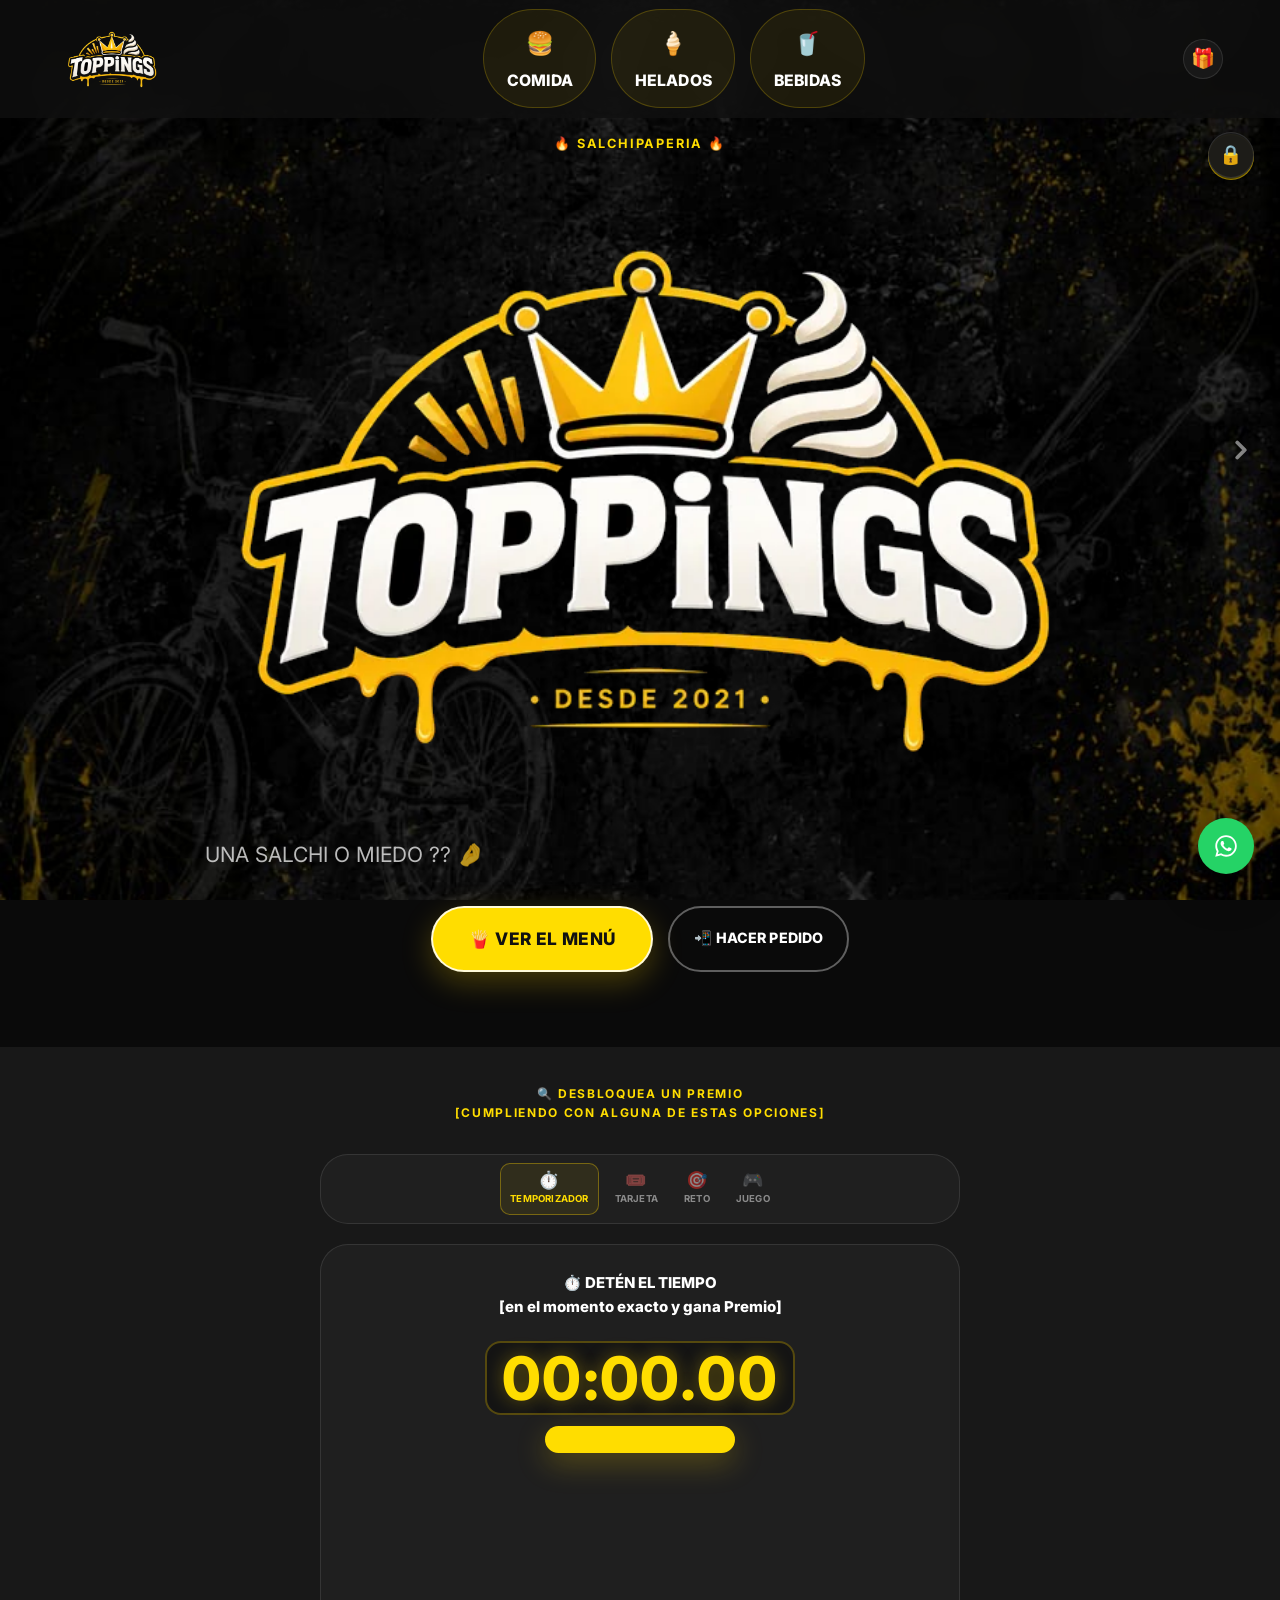
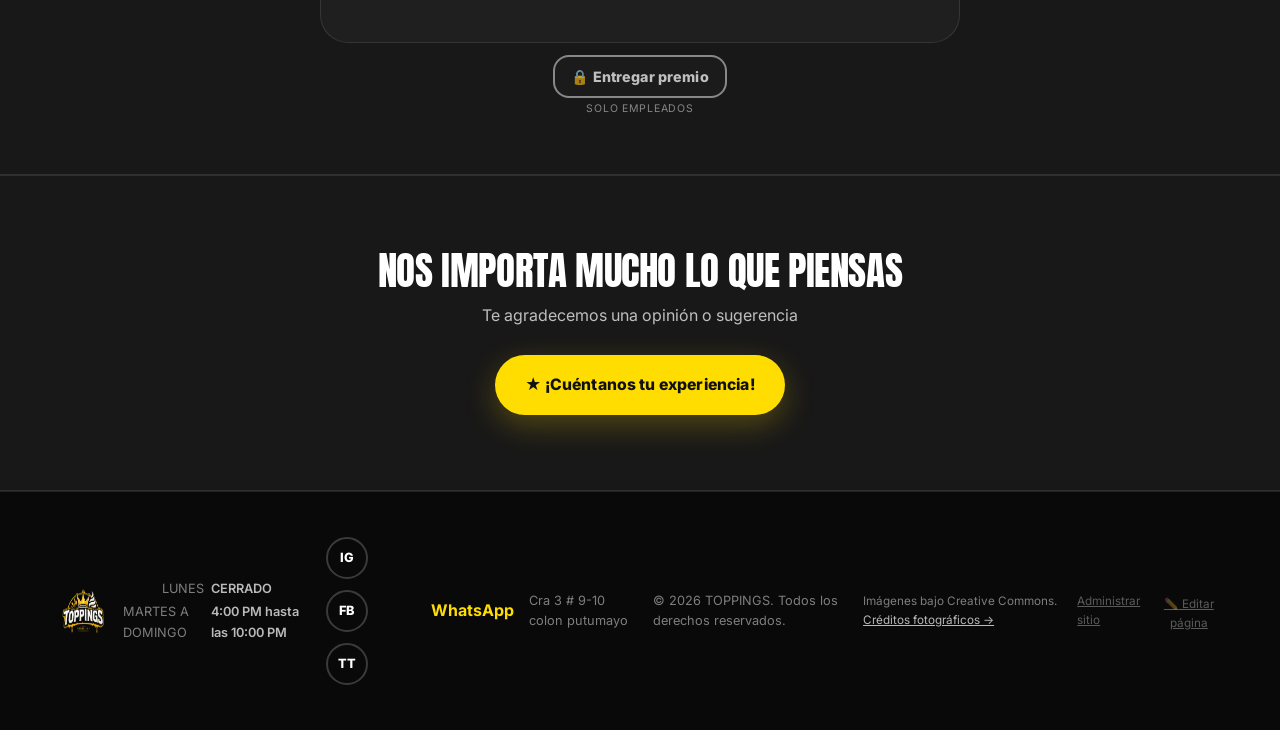
==== commit 7834b40c: "🔒 Premio Bloqueado: un premio secreto que se lleva el primero Función nueva. Un botón flotante 🔒 deb" ====
--- a/index.html
+++ b/index.html
@@ -292,6 +292,20 @@
 <audio data-bg-music loop preload="none"></audio>
 <noscript><style>.fab-bubble{opacity:1!important;transform:none!important;pointer-events:auto!important}.fab-mystery{display:none}</style></noscript>
 
+<!-- 🔒 Premio Bloqueado — botón fijo bajo el encabezado, a la derecha (espejo
+     del asistente 💬 que va a la izquierda). Arranca oculto: lo muestra
+     main.js solo si está activado y si esta página lo tiene marcado. Nunca
+     se abre solo: el panel únicamente aparece al tocar el botón. -->
+<div class="locked-wrap" data-locked-wrap hidden>
+  <button type="button" class="fab-locked" data-locked-toggle aria-expanded="false" aria-label="Premio bloqueado">
+    <span class="fab-locked-icon" data-locked-icon>🔒</span>
+  </button>
+  <div class="locked-panel" data-locked-panel hidden>
+    <button type="button" class="locked-close" data-locked-close aria-label="Cerrar">&times;</button>
+    <div data-locked-body></div>
+  </div>
+</div>
+
 <div class="assistant-fab-wrap" data-assistant-wrap hidden>
   <button type="button" class="fab-assistant" data-assistant-toggle aria-label="Abrir asistente virtual">💬</button>
   <div class="assistant-panel" data-assistant-panel hidden>
--- a/styles.css
+++ b/styles.css
@@ -1253,3 +1253,85 @@
   .daily-prize-claim, .gift-box { animation: none; }
   .gift-box.is-open { transition: opacity .2s ease; opacity: 0; }
 }
+
+/* ---- 🔒 Premio Bloqueado ----
+   Va fijo bajo el encabezado a la DERECHA, justo debajo del 🎁, espejando al
+   asistente 💬 que ocupa la misma altura a la izquierda. Ahí no hay nada más,
+   así que no tapa categorías, menú, logo ni los flotantes de abajo. */
+.locked-wrap {
+  position: fixed; top: calc(var(--header-h) + 14px); right: clamp(1rem, 4vw, 1.75rem);
+  z-index: 300; display: flex; flex-direction: column; align-items: flex-end; gap: .5rem;
+}
+.locked-wrap[hidden] { display: none; }
+
+.fab-locked {
+  width: 46px; height: 46px; border-radius: 50%; flex: none;
+  display: flex; align-items: center; justify-content: center;
+  background: var(--bg-2); color: var(--accent);
+  border: 1px solid var(--line); box-shadow: var(--shadow-md);
+  font-size: 1.25rem; line-height: 1; cursor: pointer; padding: 0;
+  transition: transform .3s var(--ease-out), border-color .3s var(--ease-out);
+}
+.fab-locked:hover { transform: scale(1.08); border-color: var(--accent); }
+
+/* Latido apenas perceptible: tiene que llamar la atención sin cansar. */
+@keyframes lockedPulso {
+  0%, 100% { box-shadow: var(--shadow-md), 0 0 0 0 rgba(255,212,0,.35); }
+  50%      { box-shadow: var(--shadow-md), 0 0 0 7px rgba(255,212,0,0); }
+}
+.locked-wrap.is-animated .fab-locked { animation: lockedPulso 2.8s ease-out infinite; }
+/* ya desbloqueado: se nota más, pero sigue sin abrirse solo */
+.locked-wrap.is-open-prize .fab-locked { border-color: var(--accent); color: #fff; background: var(--accent); }
+.locked-wrap.is-open-prize.is-animated .fab-locked { animation-duration: 1.4s; }
+@media (prefers-reduced-motion: reduce) {
+  .locked-wrap.is-animated .fab-locked { animation: none; }
+}
+
+.locked-panel {
+  position: relative; width: min(260px, calc(100vw - 2rem));
+  background: var(--bg-2); border: 1px solid var(--line); border-radius: var(--radius-md);
+  box-shadow: var(--shadow-md); padding: 1rem .95rem .9rem; text-align: center;
+}
+.locked-panel[hidden] { display: none; }
+.locked-close {
+  position: absolute; top: .35rem; right: .45rem; width: 26px; height: 26px;
+  border-radius: 50%; border: 0; background: transparent; color: var(--ink-mute);
+  font-size: 1.1rem; line-height: 1; cursor: pointer;
+}
+.locked-title {
+  font-family: var(--display); font-size: 1rem; color: var(--accent);
+  margin: 0 0 .4rem; letter-spacing: .02em;
+}
+.locked-text { font-size: .82rem; color: var(--ink-soft); margin: 0 0 .5rem; line-height: 1.4; }
+.locked-cd-label {
+  font-size: .68rem; text-transform: uppercase; letter-spacing: .05em;
+  color: var(--ink-mute); margin: .3rem 0 .1rem;
+}
+.locked-cd {
+  font-family: var(--display); font-size: 1.7rem; color: var(--accent);
+  margin: 0 0 .5rem; font-variant-numeric: tabular-nums;
+}
+.locked-prize {
+  font-family: var(--display); font-size: 1.15rem; color: var(--ink);
+  margin: .2rem 0 .5rem;
+}
+.locked-winners { font-size: .78rem; font-weight: 800; color: var(--ink); margin: 0 0 .3rem; }
+.locked-rule { font-size: .72rem; color: var(--ink-mute); margin: 0; line-height: 1.35; }
+.locked-claim {
+  width: 100%; margin-top: .6rem; padding: .7rem 1rem; border: 0; border-radius: 999px;
+  background: var(--accent); color: var(--accent-ink);
+  font-family: var(--sans); font-weight: 800; font-size: .82rem; letter-spacing: .02em;
+  cursor: pointer;
+}
+.locked-claim:disabled { opacity: .6; cursor: default; }
+.locked-input {
+  width: 100%; margin-top: .4rem; padding: .6rem .7rem; border-radius: var(--radius-sm);
+  border: 1px solid var(--line); background: rgba(255,255,255,.05); color: var(--ink);
+  font: inherit; font-size: .85rem;
+}
+.locked-error { color: var(--danger); font-size: .75rem; margin: .35rem 0 0; }
+.locked-error[hidden] { display: none; }
+.locked-prev {
+  margin: .7rem 0 0; padding-top: .55rem; border-top: 1px dashed var(--line);
+  font-size: .72rem; color: var(--ink-mute); line-height: 1.35;
+}
--- a/game/toppings-run.css
+++ b/game/toppings-run.css
@@ -16,6 +16,11 @@
   width: 100%; max-width: 640px; min-height: 100%;
   justify-content: flex-start; padding-top: 1.5rem;
 }
+/* Se deja en `vh` a propósito, para que el juego se vea del mismo tamaño de
+   siempre. Que `vh` cambie cuando el navegador esconde su barra ya no importa:
+   resizeCanvas() ignora esos cambios chicos mientras hay partida, así que el
+   lienzo no se estira ni se encoge jugando. Probar con `svh` lo dejaba más
+   bajito que antes, y eso se notaba. */
 .run-card.is-fullscreen .run-canvas-wrap { height: min(72vh, 640px); }
 
 .run-exit-btn {
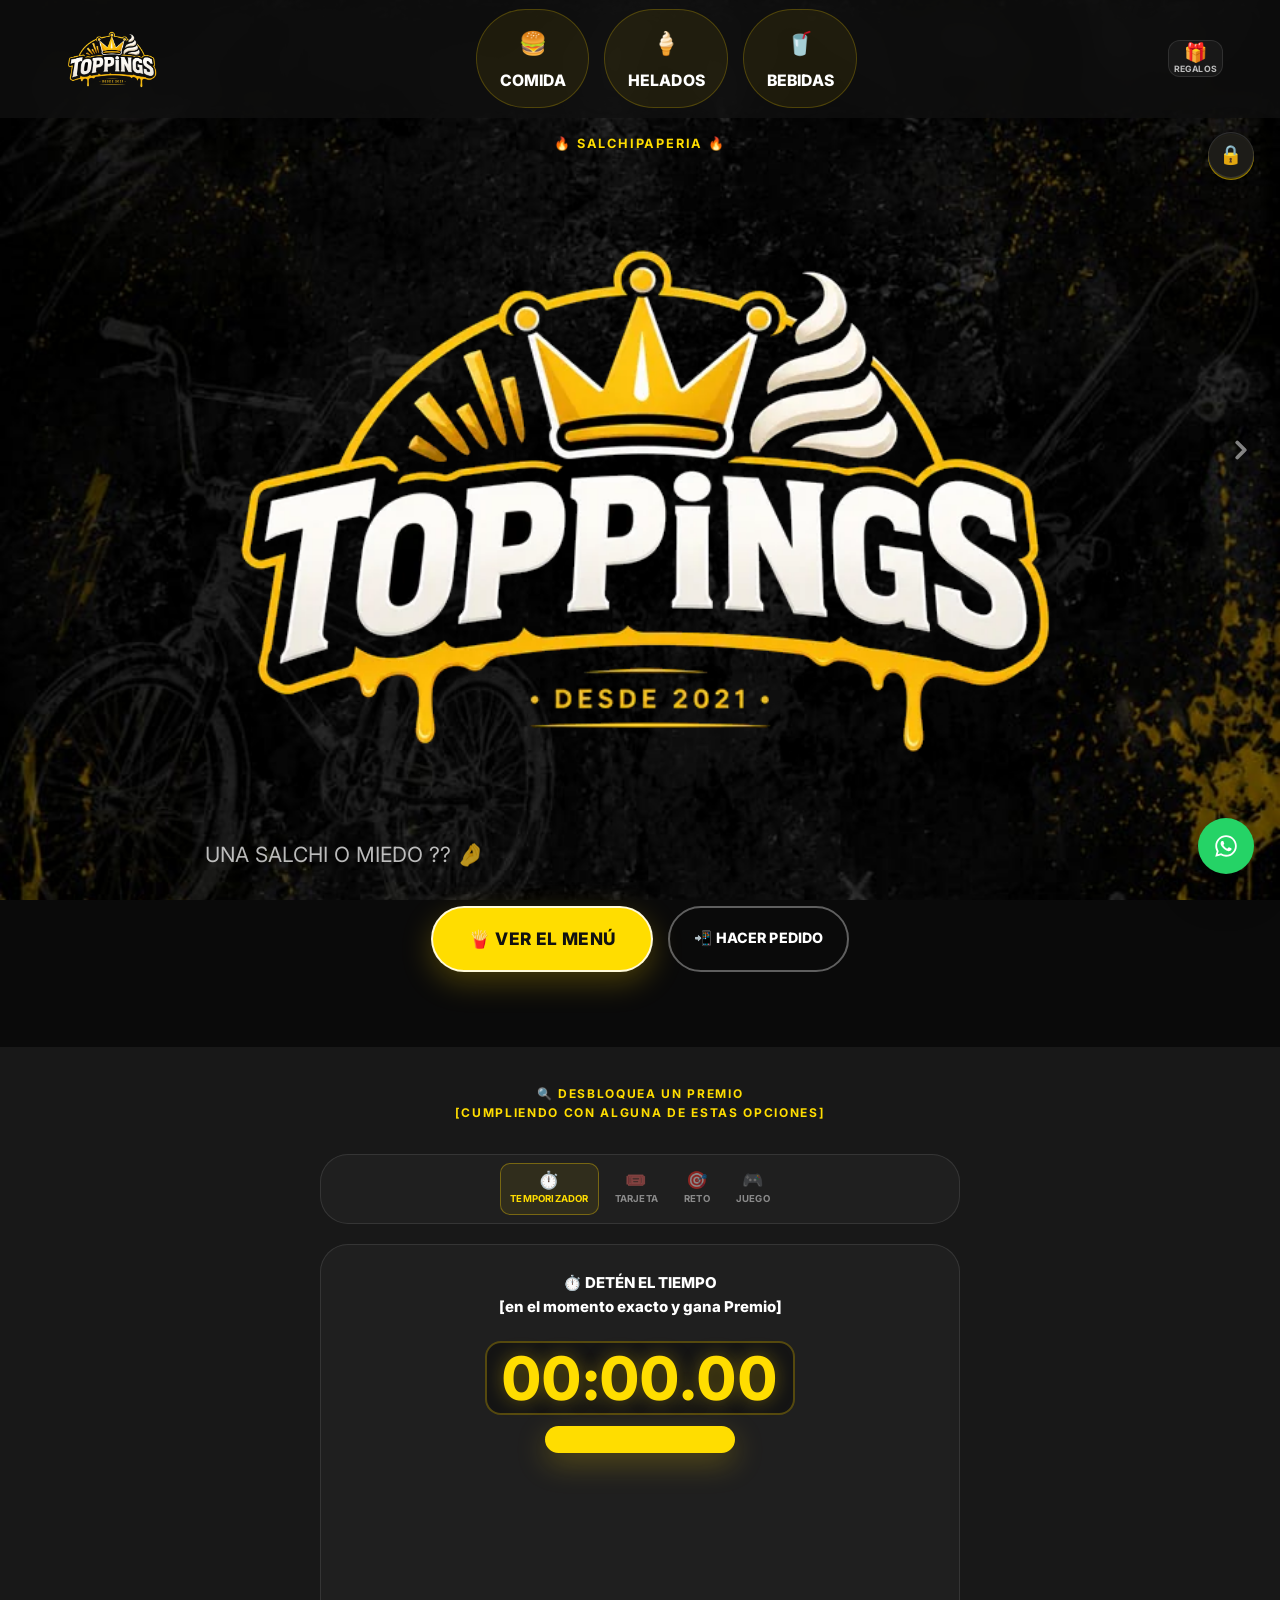
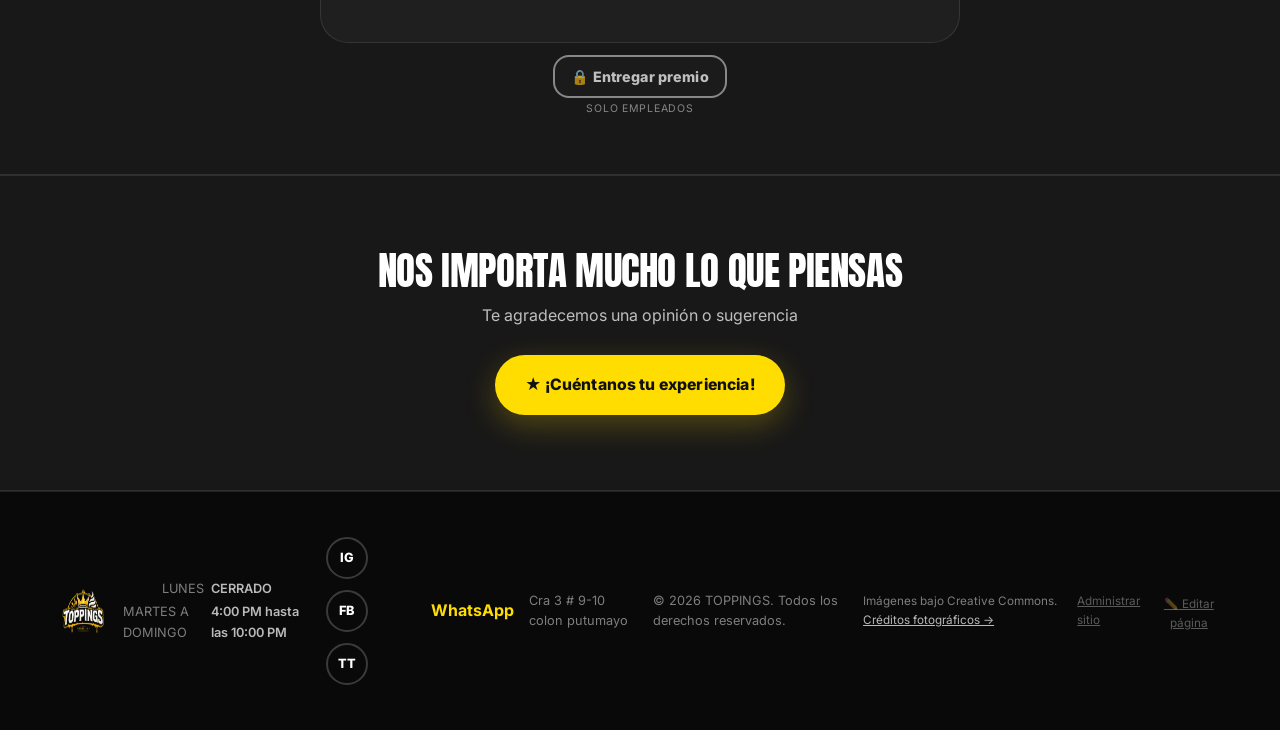
==== commit 5756bbb4: "Aviso al ganador anterior, recordatorio de pendientes y dos ajustes 1. El historial por dinamica aho" ====
--- a/index.html
+++ b/index.html
@@ -31,7 +31,7 @@
         <span class="brand-mark" data-brand-mark>TOPPINGS</span>
       </a>
       <div class="masthead-actions">
-        <button type="button" class="header-gift-btn" data-fab-gift aria-label="Mis premios">🎁<span class="header-gift-badge" data-fab-gift-badge hidden>0</span></button>
+        <button type="button" class="header-gift-btn" data-fab-gift aria-label="Mis premios"><span class="header-gift-icon">🎁</span><span class="header-gift-label" data-gift-label>Regalos</span><span class="header-gift-badge" data-fab-gift-badge hidden>0</span></button>
       </div>
     </div>
 
--- a/styles.css
+++ b/styles.css
@@ -285,13 +285,23 @@
   overflow: hidden;
 }
 .masthead-actions { order: 2; display: flex; align-items: center; gap: 1rem; }
+/* El 🎁 lleva su nombre debajo, igual que Comidas/Helados/Bebidas en el menú:
+   sin texto, mucha gente no sabía para qué servía. Por eso deja de ser un
+   círculo y pasa a ser una columna de ícono + palabra. */
 .header-gift-btn {
-  position: relative; display: flex; align-items: center; justify-content: center;
-  width: 40px; height: 40px; border-radius: 50%; border: 1px solid var(--line);
-  background: var(--bg-2); font-size: 1.3rem; line-height: 1; padding: 0; cursor: pointer;
+  position: relative; display: flex; flex-direction: column; align-items: center;
+  justify-content: center; gap: 2px; min-width: 44px; padding: .2rem .3rem;
+  border-radius: 12px; border: 1px solid var(--line);
+  background: var(--bg-2); font-size: 1.25rem; line-height: 1; cursor: pointer;
   transition: transform .3s var(--ease-out);
 }
 .header-gift-btn:hover { transform: scale(1.08); }
+.header-gift-label {
+  font-size: .58rem; font-weight: 700; letter-spacing: .02em; line-height: 1;
+  color: var(--ink-soft); text-transform: uppercase; white-space: nowrap;
+}
+/* Sin texto configurado vuelve a ser el círculo de antes, sin hueco raro. */
+.header-gift-label:empty { display: none; }
 .header-gift-badge {
   position: absolute; top: -4px; right: -4px; min-width: 18px; height: 18px; padding: 0 4px;
   border-radius: 999px; background: #ff6b6b; color: #fff; font-size: .68rem; font-weight: 800;
@@ -729,6 +739,9 @@
   text-align: left;
 }
 .notif-toast.is-in { transform: translate(-50%, 0); opacity: 1; }
+/* Un premio a punto de vencerse no puede verse igual que un aviso cualquiera. */
+.notif-toast.is-urgente { border-color: #ff6b6b; }
+.notif-toast.is-urgente .notif-toast-title { color: #ff6b6b; }
 .notif-toast-title {
   margin: 0 0 .3rem; font-weight: 800; font-size: .95rem; color: var(--accent);
   line-height: 1.25;
@@ -791,6 +804,10 @@
 /* La clase declara color pero no display; aun así [hidden] necesita su regla
    explícita para no depender del estilo por defecto del navegador. */
 .gift-redeem-msg[hidden] { display: none; }
+
+/* Botón que aparece solo cuando el cupón dio giros de ruleta: sin él, la
+   persona lee que ganó pero no tiene cómo usarlo desde donde está. */
+.gift-redeem-spin { width: 100%; margin: 0 0 .7rem; }
 
 .name-taken-card { max-width: 380px; }
 .name-taken-actions { display: flex; flex-direction: column; gap: .6rem; margin-top: 1rem; }
--- a/game/toppings-run.css
+++ b/game/toppings-run.css
@@ -157,6 +157,37 @@
 .run-prev-winner[hidden] { display: none; }
 .run-prev-winner strong { color: var(--ink-soft); font-weight: 800; }
 
+/* ---- "Ganaste el evento anterior" ----
+   Tapa el evento nuevo hasta que la persona lo cierre: es lo único que
+   necesita ver al volver, y si le mostráramos el ranking nuevo de una nunca
+   se enteraría de que ganó. */
+.run-prev-win {
+  position: relative; width: 100%; max-width: 320px;
+  margin: 0 0 .8rem; padding: 1rem .9rem .9rem;
+  border-radius: 14px; border: 1px solid var(--brand, #ffd400);
+  background: color-mix(in srgb, var(--brand, #ffd400) 12%, var(--bg-2, #151515));
+  text-align: center;
+}
+.run-prev-win-title {
+  margin: 0 0 .5rem; font-size: .95rem; font-weight: 900; letter-spacing: .01em;
+  color: var(--brand, #ffd400);
+}
+.run-prev-win-text {
+  margin: 0 0 .5rem; font-size: .78rem; line-height: 1.45; color: var(--ink-soft);
+}
+.run-prev-win-text strong { font-weight: 800; }
+.run-prev-win-close {
+  position: absolute; top: .3rem; right: .45rem;
+  background: none; border: 0; padding: .2rem .35rem;
+  font-size: 1.15rem; line-height: 1; cursor: pointer; color: var(--ink-mute);
+}
+.run-prev-win-ok {
+  margin-top: .25rem; width: 100%; padding: .6rem .8rem;
+  border: 0; border-radius: 10px; cursor: pointer;
+  background: var(--brand, #ffd400); color: #111;
+  font-size: .78rem; font-weight: 900; letter-spacing: .03em;
+}
+
 /* ---- Reloj del evento ---- */
 .run-event-clock {
   width: 100%; max-width: 260px; margin: 0;
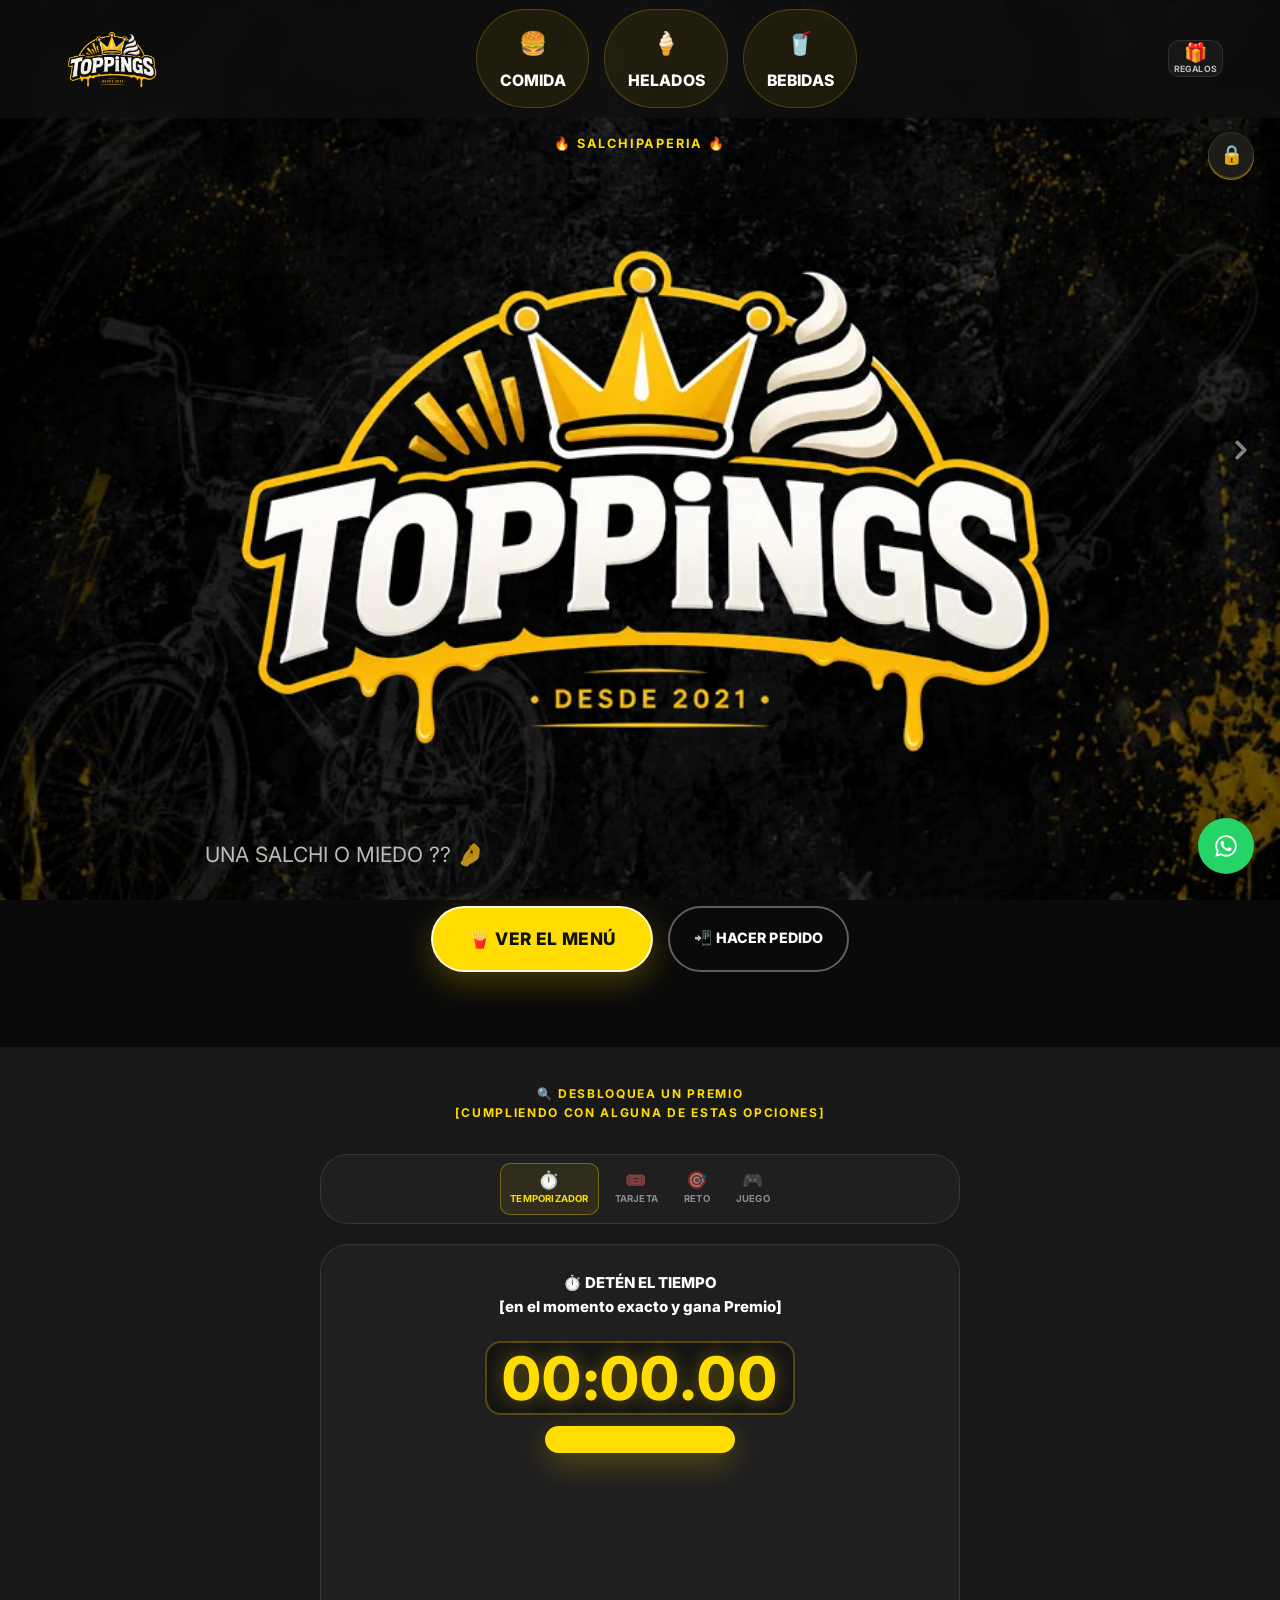
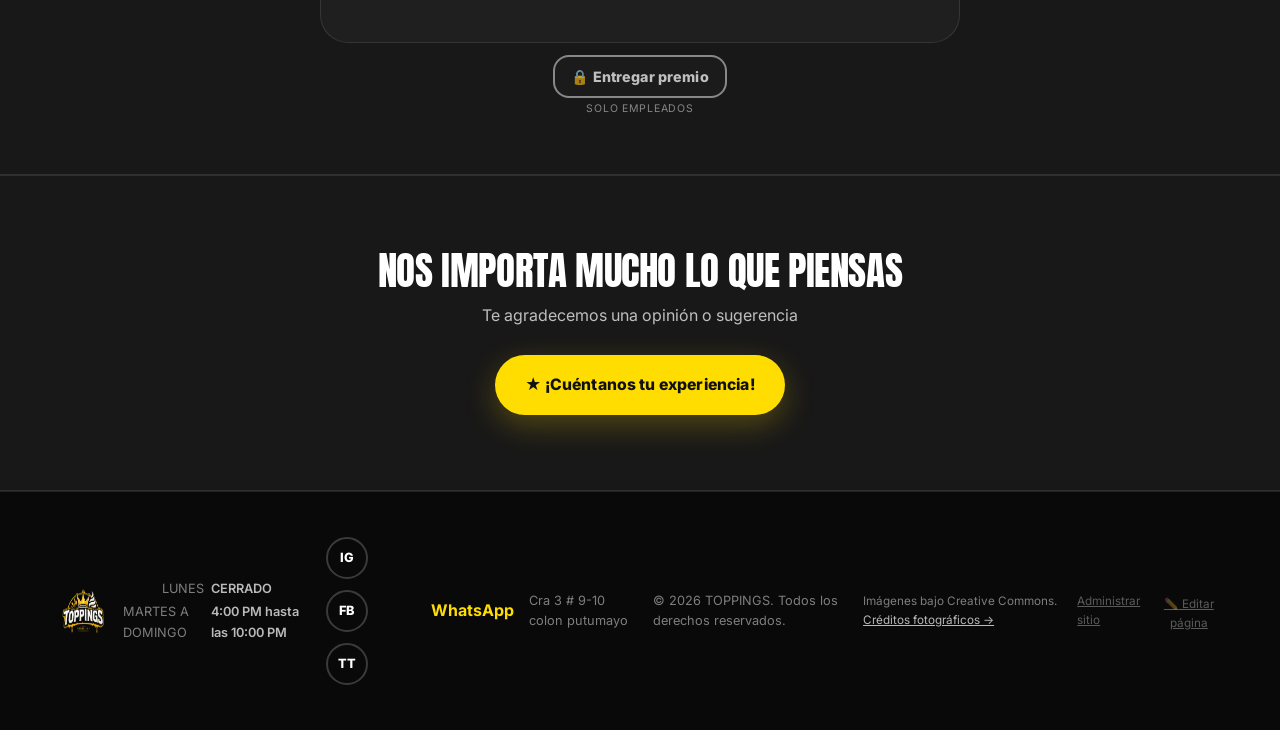
==== commit 3eb4e6a8: "Un nombre, una persona: el aviso pasa a ser regla Hasta ahora esto era una advertencia con boton de " ====
--- a/index.html
+++ b/index.html
@@ -197,7 +197,12 @@
                   <p class="run-overlay-score" data-run-final-score>Puntos: 0</p>
                   <div class="run-leaderboard" data-run-leaderboard hidden>
                     <p class="run-leaderboard-title">🏆 Top semanal</p>
+                    <!-- La lista tiene alto fijo y se desplaza por dentro: así se ven
+                         todos los jugadores sin que la tarjeta del juego crezca. Las
+                         flechas aparecen solas cuando hay más de los que entran. -->
+                    <button type="button" class="run-lb-arrow" data-run-lb-up hidden aria-label="Ver los de arriba"></button>
                     <ol class="run-leaderboard-list" data-run-leaderboard-list></ol>
+                    <button type="button" class="run-lb-arrow is-down" data-run-lb-down hidden aria-label="Ver los de abajo"></button>
                     <p class="run-leaderboard-countdown" data-run-leaderboard-countdown></p>
                   </div>
                   <div class="run-overlay-actions">
@@ -475,10 +480,9 @@
   <div class="prize-modal-backdrop" data-name-taken-close></div>
   <div class="prize-modal-card name-taken-card">
     <p class="section-kicker">ESE NOMBRE YA ESTÁ EN USO</p>
-    <p class="claim-prize-hint">Otra persona ya está usando ese mismo nombre. Puedes continuar igual (cada uno queda con su propio puntaje) o cambiar tu nombre.</p>
+    <p class="claim-prize-hint" data-name-taken-text>Otra persona ya está usando ese nombre. Elige uno distinto para que no se confundan tus premios con los suyos.</p>
     <div class="name-taken-actions">
-      <button type="button" class="btn btn-primary" data-name-taken-continue>Continuar con este nombre</button>
-      <button type="button" class="btn btn-ghost" data-name-taken-change>Cambiar nombre</button>
+      <button type="button" class="btn btn-primary" data-name-taken-change>Escribir otro nombre</button>
     </div>
   </div>
 </div>
--- a/styles.css
+++ b/styles.css
@@ -716,6 +716,14 @@
 .gift-code-icon { font-size: 1.6rem; flex: none; }
 .gift-code-info { flex: 1 1 auto; font-size: .88rem; color: var(--ink-soft); }
 .gift-code-info code { color: var(--accent); }
+/* De qué dinámica salió el premio. Va en su propia línea y no pegado al
+   estado: en un celular, "Disponible · 23 h · por quedar #1 en Toppings Run"
+   se parte feo. Vacío no ocupa nada. */
+.gift-code-origin {
+  display: block; margin-top: .15rem;
+  font-size: .72rem; line-height: 1.3; color: var(--ink-mute);
+}
+.gift-code-origin:empty { display: none; }
 .gift-code-claim-btn {
   flex: none; padding: .45rem .8rem; border-radius: var(--radius-sm); border: 1px solid var(--accent);
   background: var(--accent); color: var(--accent-ink); font-weight: 700; cursor: pointer; font-size: .82rem;
@@ -1352,3 +1360,116 @@
   margin: .7rem 0 0; padding-top: .55rem; border-top: 1px dashed var(--line);
   font-size: .72rem; color: var(--ink-mute); line-height: 1.35;
 }
+
+/* ---- 🗳️ Votaciones ----
+   Rejilla de tarjetas cuando las opciones tienen foto, lista de botones
+   cuando son solo texto. A propósito NO se usa el carrusel de categoría:
+   ese pasa una imagen a la vez y para elegir hay que poder comparar. */
+.vote-section { padding: 2.5rem 0; }
+.vote-card {
+  border: 1px solid var(--line); border-radius: var(--radius-md);
+  padding: 1.25rem 1rem 1rem; background: rgba(255,255,255,.03);
+}
+.vote-card.is-closed { opacity: .75; }
+
+/* ---- Cabecera plegable ----
+   Es un <details>/<summary> de verdad: se abre con teclado y funciona aunque
+   el JavaScript falle. Se quita el triangulito que pone el navegador por su
+   cuenta y se dibuja la flecha propia, que gira al abrir. */
+.vote-head {
+  display: flex; align-items: center; gap: .75rem;
+  cursor: pointer; list-style: none; padding: .15rem 0;
+}
+.vote-head::-webkit-details-marker { display: none; }
+.vote-head-texts { flex: 1; min-width: 0; display: flex; flex-direction: column; gap: .1rem; }
+.vote-title {
+  font-family: var(--display); font-size: 1.2rem; color: var(--accent);
+  margin: 0; line-height: 1.15;
+}
+.vote-head-sub { font-size: .72rem; font-weight: 700; color: var(--ink-mute); }
+
+.vote-chevron {
+  flex-shrink: 0; width: 26px; height: 26px; border-radius: 50%;
+  border: 1px solid var(--line); position: relative;
+  transition: transform .25s var(--ease-out), border-color .25s var(--ease-out);
+}
+/* la punta de flecha, dibujada con dos lados de un cuadrado girado */
+.vote-chevron::before {
+  content: ""; position: absolute; left: 50%; top: 46%;
+  width: 7px; height: 7px; margin: -5px 0 0 -4px;
+  border-right: 2px solid var(--accent); border-bottom: 2px solid var(--accent);
+  transform: rotate(45deg);
+}
+.vote-card[open] .vote-chevron { transform: rotate(180deg); border-color: var(--accent); }
+.vote-head:hover .vote-chevron { border-color: var(--accent); }
+
+.vote-body { padding-top: .9rem; }
+.vote-text { margin: 0 0 1rem; color: var(--ink-soft); font-size: .88rem; line-height: 1.45; text-align: center; }
+
+.vote-options { display: grid; gap: .6rem; }
+/* dos por fila en el celular: entran sin quedar diminutas y se comparan de un vistazo */
+.vote-options.is-cards { grid-template-columns: repeat(2, minmax(0, 1fr)); }
+.vote-options.is-list { grid-template-columns: 1fr; }
+
+.vote-option {
+  position: relative; display: flex; flex-direction: column; gap: .35rem;
+  padding: .6rem; border: 1px solid var(--line); border-radius: var(--radius-sm);
+  background: rgba(255,255,255,.04); color: var(--ink); font-family: var(--sans);
+  font-weight: 700; font-size: .82rem; text-align: left; cursor: pointer; width: 100%;
+  transition: border-color .2s var(--ease-out), transform .2s var(--ease-out), background .2s var(--ease-out);
+}
+.vote-options.is-list .vote-option { flex-direction: row; align-items: center; justify-content: space-between; padding: .75rem .9rem; }
+.vote-option:hover:not(:disabled) { border-color: var(--accent); transform: translateY(-2px); }
+.vote-option:disabled { cursor: default; }
+.vote-option.is-mine { border-color: var(--accent); background: rgba(255,212,0,.1); }
+
+.vote-option img {
+  width: 100%; aspect-ratio: 1 / 1; object-fit: cover;
+  border-radius: calc(var(--radius-sm) - 2px); display: block;
+}
+.vote-option-name { line-height: 1.25; }
+.vote-option-note { font-weight: 500; font-size: .72rem; color: var(--ink-mute); line-height: 1.3; }
+.vote-mine-tag {
+  position: absolute; top: .4rem; right: .4rem;
+  background: var(--accent); color: var(--accent-ink);
+  font-size: .6rem; font-weight: 800; padding: .12rem .4rem; border-radius: 999px;
+}
+
+.vote-bar { height: 5px; border-radius: 999px; background: rgba(255,255,255,.1); overflow: hidden; margin-top: .15rem; }
+.vote-bar span { display: block; height: 100%; background: var(--accent); border-radius: 999px; }
+.vote-count { font-size: .68rem; font-weight: 700; color: var(--ink-mute); }
+
+.vote-foot { margin: .9rem 0 0; text-align: center; font-size: .78rem; color: var(--ink-mute); }
+.vote-foot:empty { display: none; }
+
+/* con 3 o más opciones con foto, en pantallas anchas caben de a tres */
+@media (min-width: 640px) {
+  .vote-options.is-cards { grid-template-columns: repeat(3, minmax(0, 1fr)); }
+}
+
+/* Dentro del menú la votación va metida en la tira de imágenes, así que no
+   lleva el ancho de "container" ni el respiro de una sección suelta: tiene
+   que leerse como un bloque más de la tira. */
+.vote-section.is-in-menu { padding: 1rem 0; width: 100%; }
+.vote-section.is-in-menu .container { width: 100%; max-width: 100%; padding-left: .75rem; padding-right: .75rem; }
+
+/* Botón flotante 🗳️ — vive en el mismo stack que el de WhatsApp y el 🔒.
+   La clase .fab solo da forma y tamaño: el color lo pone cada botón, y sin
+   esto el 🗳️ quedaba flotando sin círculo detrás.
+   Va oscuro con borde amarillo y no relleno de amarillo, para no competir
+   con el botón de REGALOS ni con el "?" de la Zona Secreta. */
+.fab-vote {
+  font-size: 1.35rem; line-height: 1; position: relative;
+  background: var(--bg-2, #151515); color: var(--ink);
+  border: 2px solid var(--accent);
+}
+.fab-vote-label {
+  position: absolute; right: calc(100% + .5rem); top: 50%; transform: translateY(-50%);
+  background: var(--accent); color: var(--accent-ink);
+  font-family: var(--sans); font-size: .72rem; font-weight: 800; white-space: nowrap;
+  padding: .3rem .6rem; border-radius: 999px; box-shadow: var(--shadow-yellow);
+  pointer-events: none;
+}
+/* En pantallas angostas el globo no cabe al lado del botón: se esconde y
+   queda solo el ícono, que ya se entiende. */
+@media (max-width: 420px) { .fab-vote-label { display: none; } }
--- a/game/toppings-run.css
+++ b/game/toppings-run.css
@@ -181,6 +181,16 @@
   background: none; border: 0; padding: .2rem .35rem;
   font-size: 1.15rem; line-height: 1; cursor: pointer; color: var(--ink-mute);
 }
+/* Al que no ganó no se le pinta de dorado: sería burlarse. Mismo formato,
+   tono neutro, y el mensaje empuja a volver a intentarlo. */
+.run-prev-win.is-perdio {
+  border-color: var(--line, #3a3a44);
+  background: color-mix(in srgb, #7a8090 10%, var(--bg-2, #151515));
+}
+.run-prev-win.is-perdio .run-prev-win-title { color: var(--ink-soft, #ddd); }
+.run-prev-win.is-perdio .run-prev-win-ok {
+  background: var(--brand, #ffd400); color: #111;
+}
 .run-prev-win-ok {
   margin-top: .25rem; width: 100%; padding: .6rem .8rem;
   border: 0; border-radius: 10px; cursor: pointer;
@@ -203,7 +213,38 @@
   font-family: var(--display); font-size: 1.35rem; line-height: 1.1;
   color: var(--accent); font-variant-numeric: tabular-nums;
 }
-.run-leaderboard-list { display: flex; flex-direction: column; gap: .2rem; }
+/* Alto fijo con desplazamiento adentro: el servidor manda hasta 50 jugadores
+   y pintarlos a lo largo haría crecer la tarjeta del juego hasta empujar todo
+   lo de abajo. El alto está en filas, no en pixeles fijos, para que se vea
+   parecido si cambia el tamaño de letra del celular. */
+.run-leaderboard-list {
+  display: flex; flex-direction: column; gap: .2rem;
+  max-height: 8.6rem; overflow-y: auto;
+  scrollbar-width: thin;
+  /* que el gesto no se escape a la página cuando la lista llega a su tope */
+  overscroll-behavior: contain;
+}
+.run-leaderboard-list::-webkit-scrollbar { width: 4px; }
+.run-leaderboard-list::-webkit-scrollbar-thumb { background: var(--line); border-radius: 999px; }
+
+/* Las flechas: aparecen solo si hay más jugadores de los que entran, y se
+   apagan al llegar a los extremos. */
+.run-lb-arrow {
+  display: block; width: 100%; padding: .1rem 0; margin: 0;
+  background: rgba(255,255,255,.04); border: 1px solid var(--line); border-radius: 6px;
+  color: var(--accent); cursor: pointer; line-height: 1;
+  transition: opacity .2s var(--ease-out), background .2s var(--ease-out);
+}
+.run-lb-arrow[hidden] { display: none; }
+.run-lb-arrow:disabled { opacity: .25; cursor: default; }
+.run-lb-arrow:not(:disabled):hover { background: rgba(255,212,0,.12); }
+/* la punta, dibujada — un emoji de flecha se ve distinto en cada celular */
+.run-lb-arrow::before {
+  content: ""; display: block; width: 7px; height: 7px; margin: .18rem auto;
+  border-left: 2px solid currentColor; border-top: 2px solid currentColor;
+  transform: rotate(45deg);
+}
+.run-lb-arrow.is-down::before { transform: rotate(-135deg); margin-top: .05rem; margin-bottom: .3rem; }
 .run-leaderboard-list li {
   display: flex; align-items: center; gap: .4rem; padding: .3rem .5rem;
   background: rgba(255,255,255,.04); border-radius: var(--radius-sm); font-size: .72rem;
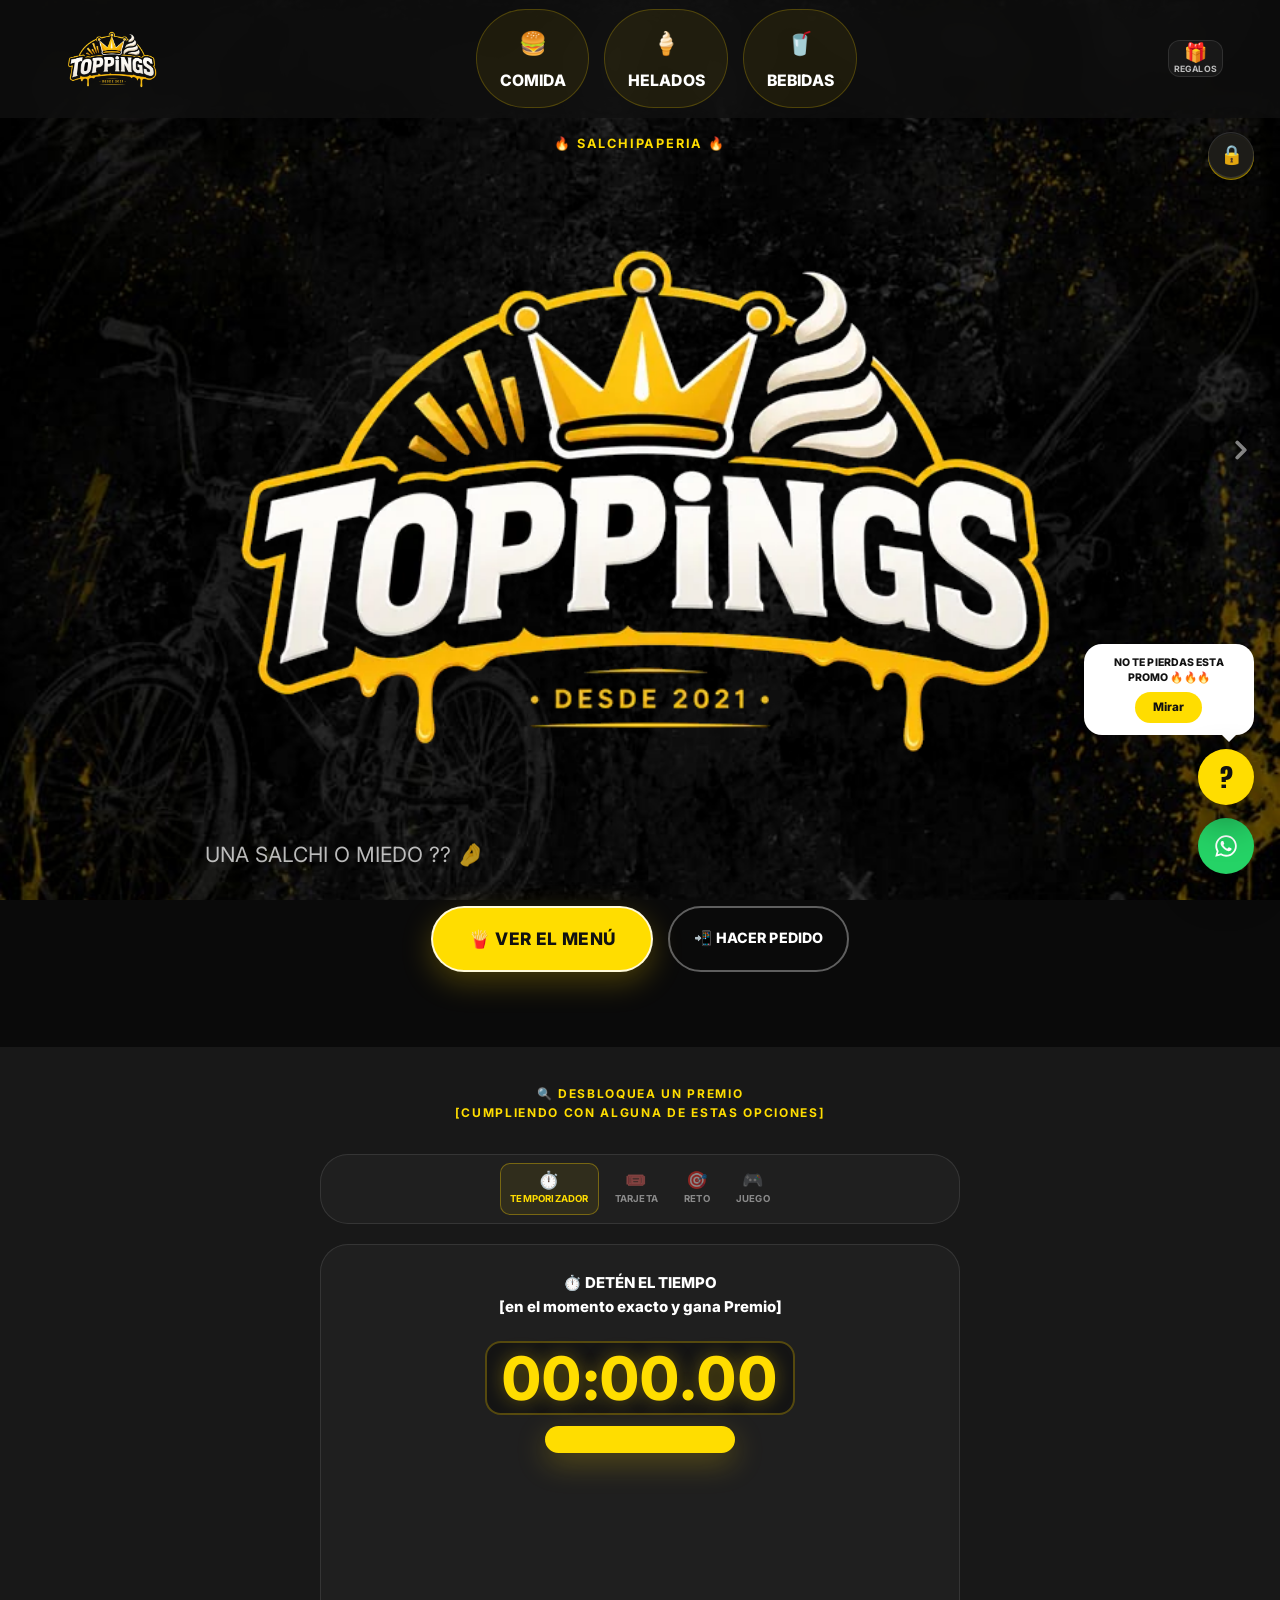
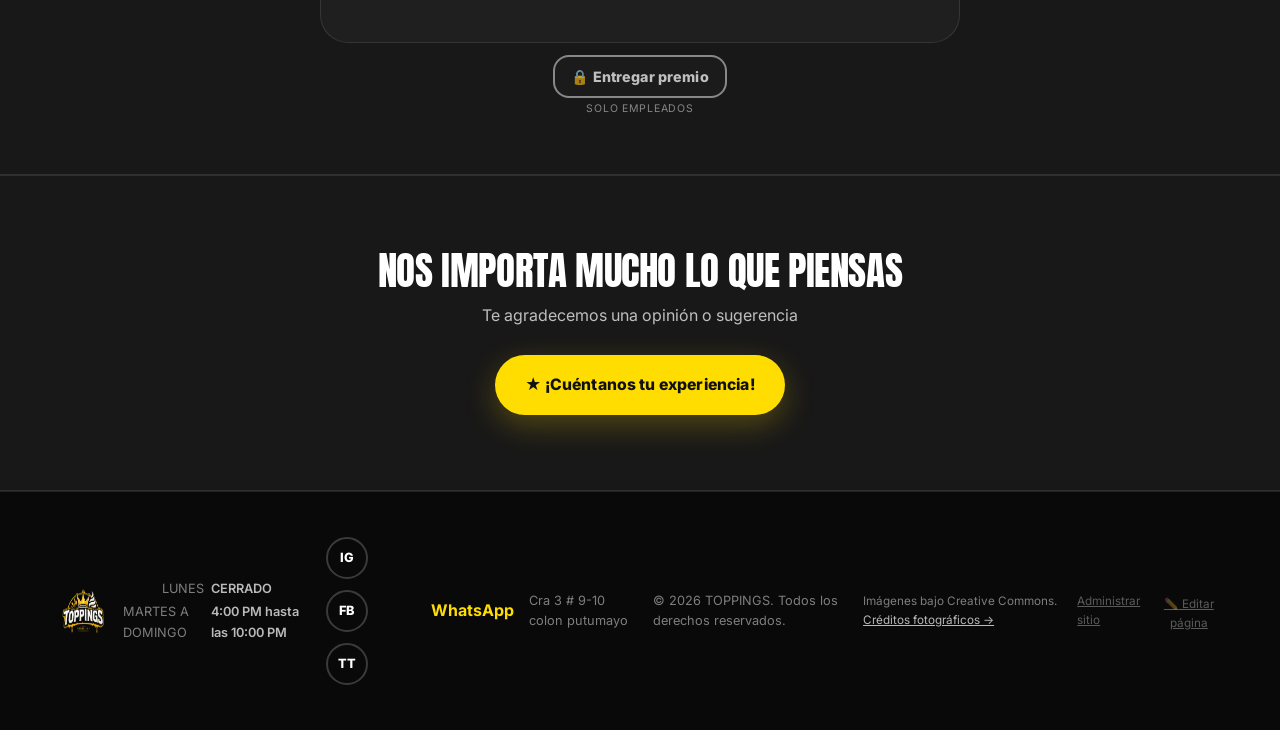
==== commit 79744114: "Tope de partidas en Toppings Run, configurable desde el panel Se podia jugar infinitas veces, asi qu" ====
--- a/index.html
+++ b/index.html
@@ -140,6 +140,8 @@
               <p class="prize-method-title">🛹 TOPPINGS RUN</p>
               <p class="run-tagline" data-run-tagline>SKATE O BMX, TÚ ELIGES</p>
               <p class="run-event-clock" data-run-event-countdown hidden></p>
+              <!-- Cuántas partidas le quedan. Solo aparece si hay tope puesto. -->
+              <p class="run-intentos" data-run-intentos hidden></p>
 
               <div class="run-leaderboard" data-run-leaderboard-intro hidden>
                 <p class="run-leaderboard-title" data-run-leaderboard-intro-title>🏆 Top 3</p>
--- a/game/toppings-run.css
+++ b/game/toppings-run.css
@@ -205,6 +205,19 @@
   text-align: center;
 }
 .run-event-clock[hidden] { display: none; }
+
+/* Cuántas partidas le quedan. Va en el mismo lugar que el reloj del evento
+   y con el mismo peso visual: es información, no una alarma. */
+.run-intentos {
+  width: 100%; max-width: 280px; margin: .1rem 0 0;
+  text-align: center;
+  font-size: .74rem; font-weight: 700; line-height: 1.35;
+  color: var(--ink-mute);
+  padding: .38rem .6rem;
+  border: 1px dashed rgba(255,255,255,.18);
+  border-radius: 10px;
+}
+.run-intentos[hidden] { display: none; }
 .run-event-clock-label {
   font-size: .68rem; font-weight: 700; color: var(--ink-mute);
   text-transform: uppercase; letter-spacing: .04em;
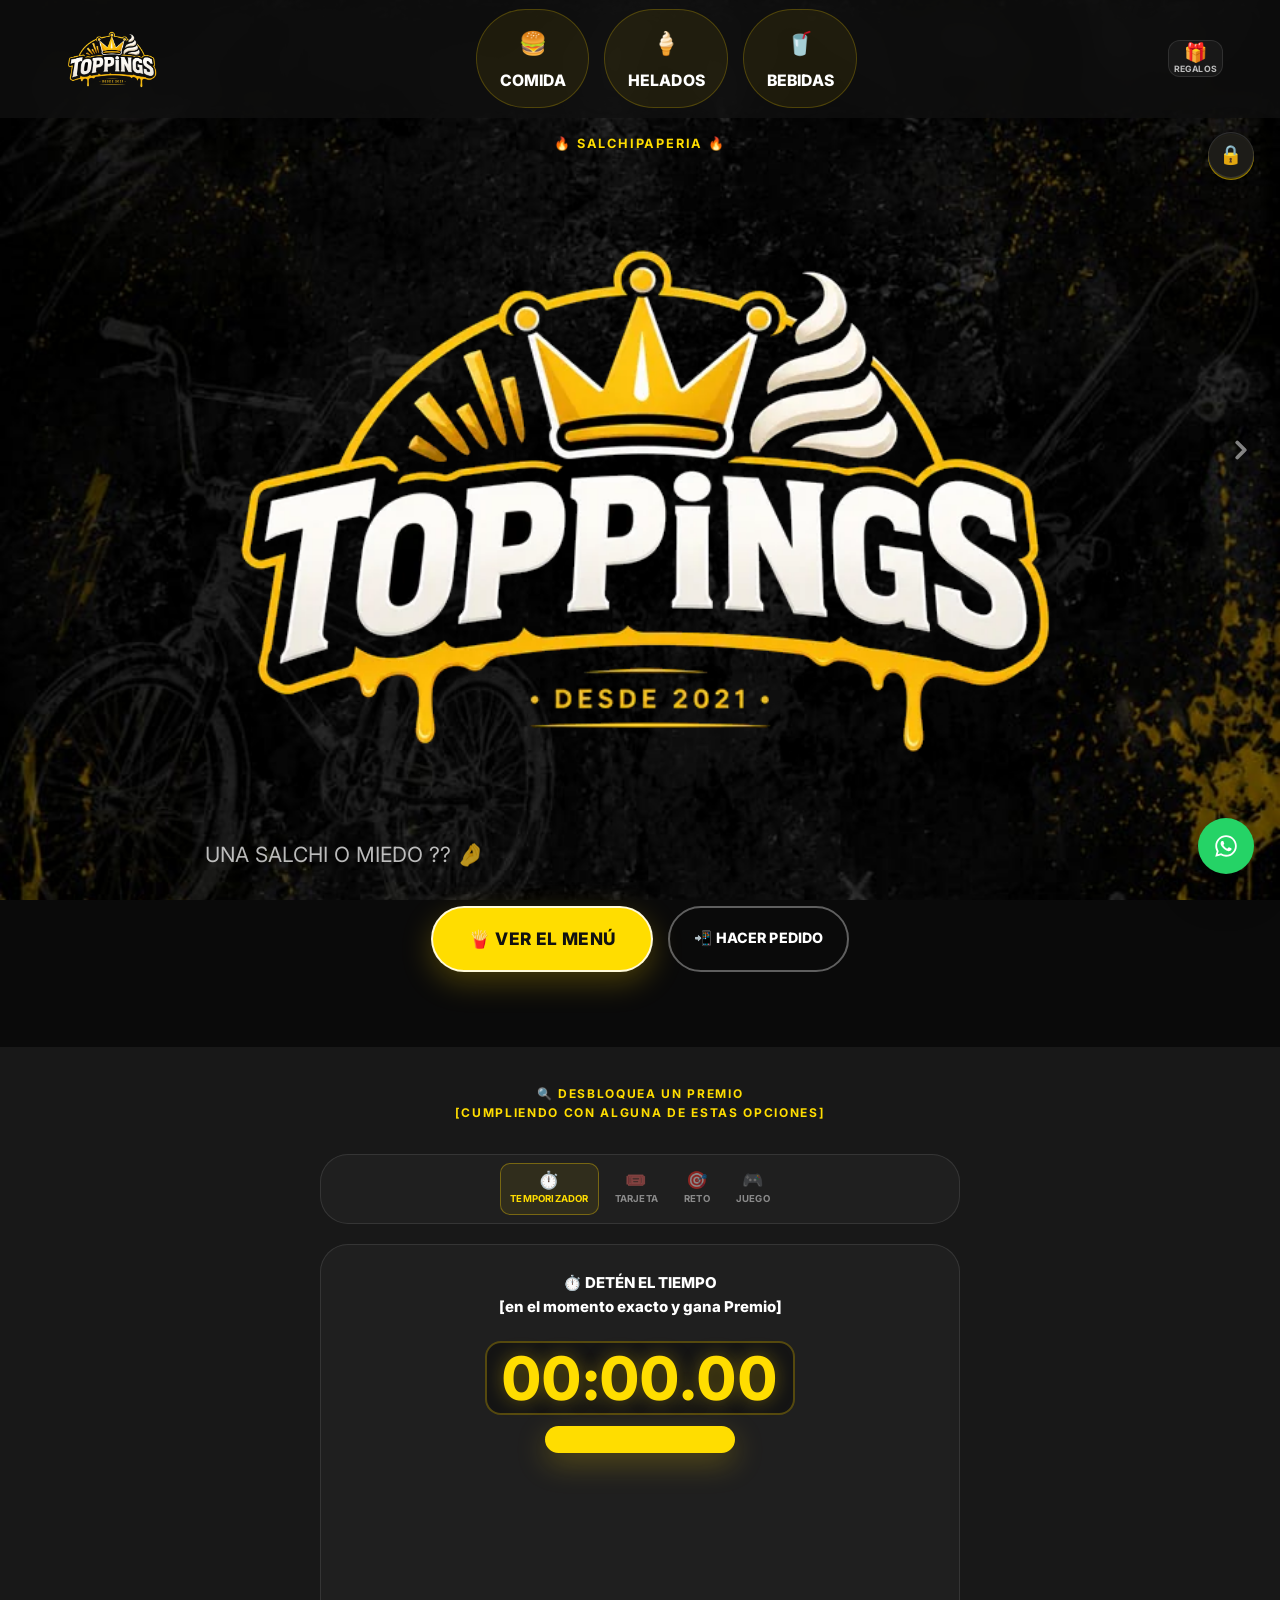
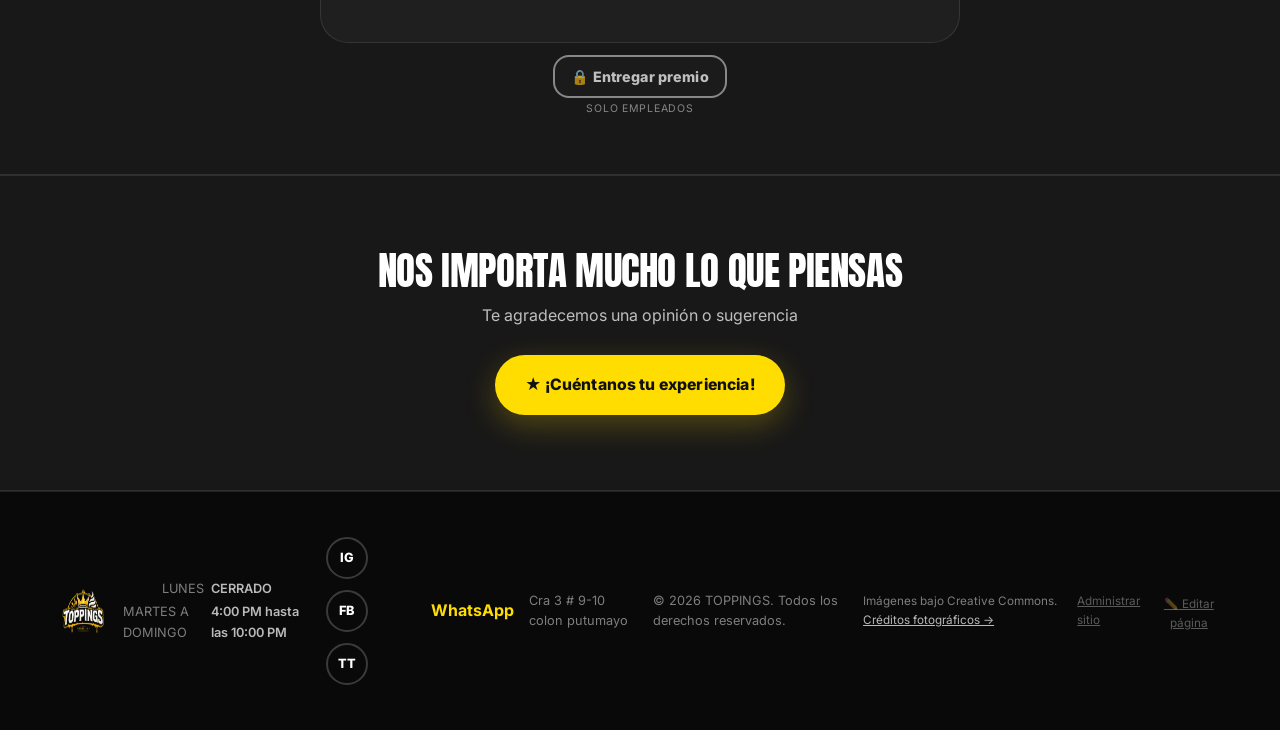
==== commit 676d15f9: "Sin intentos no se cierra la puerta: se juega por diversion, sin puntuar Antes, al acabarse los inte" ====
--- a/index.html
+++ b/index.html
@@ -478,6 +478,20 @@
   </div>
 </div>
 
+<!-- Cuando se acaban los intentos. No cierra la puerta: deja jugar, pero
+     avisando claro que esos puntos no cuentan para el ranking. -->
+<div class="prize-modal name-taken-modal" data-run-sin-intentos hidden>
+  <div class="prize-modal-backdrop" data-run-sin-intentos-close></div>
+  <div class="prize-modal-card name-taken-card">
+    <p class="section-kicker">YA NO TE QUEDAN INTENTOS</p>
+    <p class="claim-prize-hint">Usaste todos tus intentos de este evento. Puedes seguir jugando, pero <strong>los puntos que hagas ya no cuentan para el ranking</strong>.</p>
+    <div class="name-taken-actions">
+      <button type="button" class="btn btn-primary" data-run-jugar-diversion>Jugar por diversión</button>
+      <button type="button" class="btn btn-ghost" data-run-sin-intentos-volver>Volver</button>
+    </div>
+  </div>
+</div>
+
 <div class="prize-modal name-taken-modal" data-name-taken-modal hidden>
   <div class="prize-modal-backdrop" data-name-taken-close></div>
   <div class="prize-modal-card name-taken-card">
